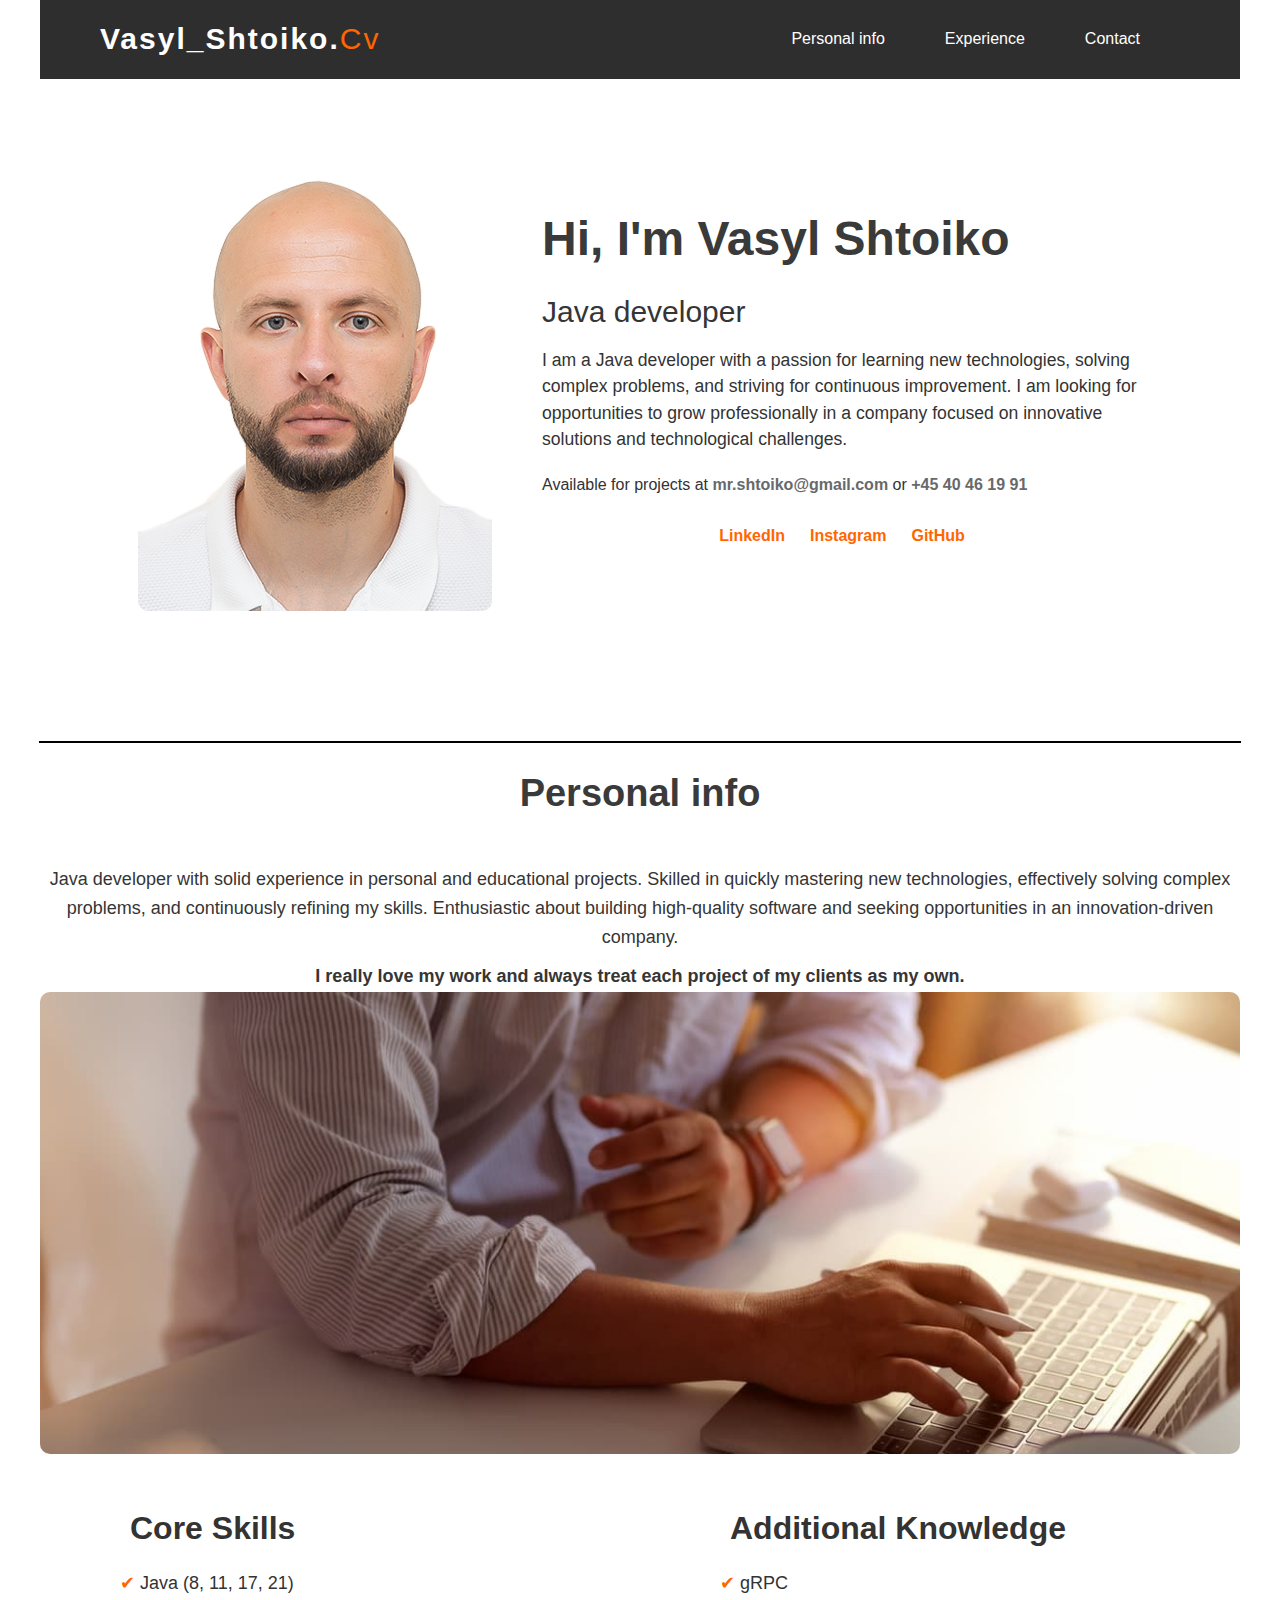
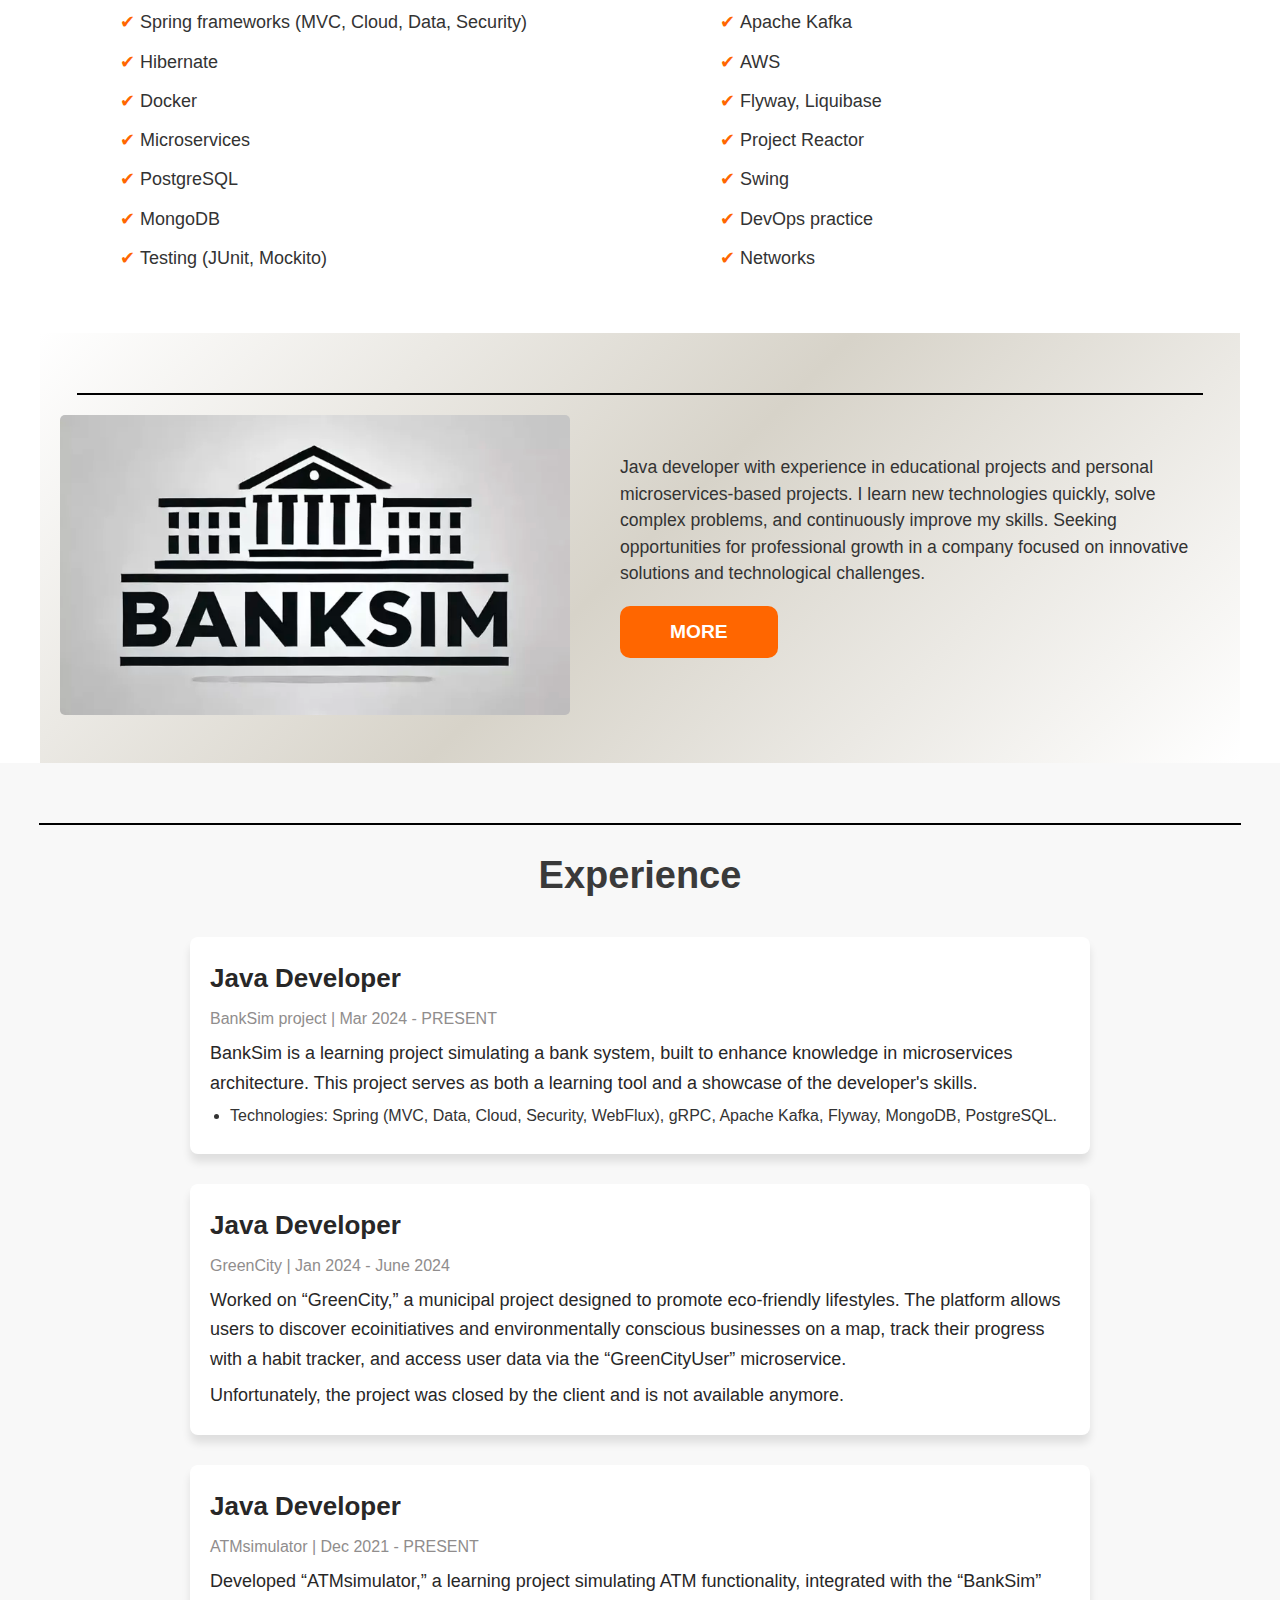
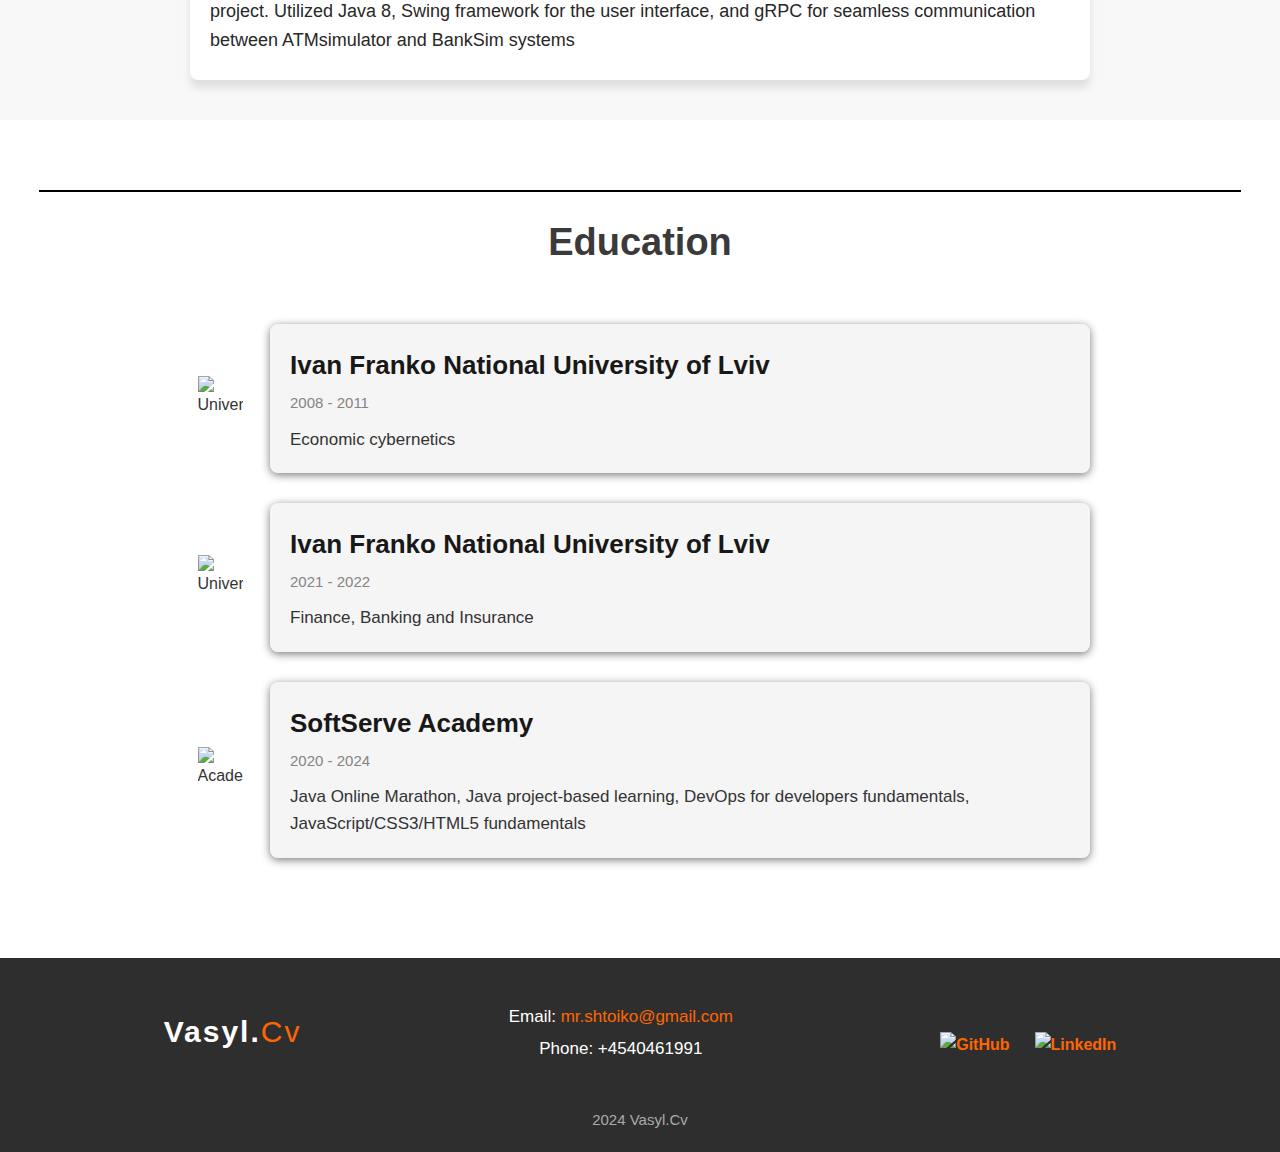
==== index.html @ ed732b1d "Init commit" ====
<!DOCTYPE html>
<html lang="uk">

<head>
  <meta charset="UTF-8">
  <meta name="viewport" content="width=device-width, initial-scale=1.0">
  <title>CV/Resume</title>
  <link rel="stylesheet" href="css/styles.css">
  <link rel="stylesheet" href="css/responsive.css">
  <link rel="icon" type="image/png" href="./img/icons.png">
</head>

<body>
  <header>
    <div class="container">
      <div class="footer-logo">
        <div class="logo">
          <a href="index.html" class="logo-link">
            <h1 class="logo-vc">Vasyl_Shtoiko.<span class="logo-span">Cv</span></h1>
          </a>
        </div>
      </div>

      <nav>
        <ul class="nav-logo" id="nav-menu">
          <li><a href="#about">Personal info</a></li>
          <li><a href="#experience">Experience</a></li>
          <li><a href="#contact">Contact</a></li>
        </ul>
      </nav>
    </div>
  </header>

  <section id="hero" class="hero-section">
    <div class="container-hero-content">
      <img src="./img/photo.jpg" alt="Kate's Photo" class="profile-photo">
      <div class="hero-text">
        <h1>Hi, I'm Vasyl Shtoiko</h1>
        <p class="job-title">Java developer</p>
        <p class="intro">I am a Java developer with a passion for learning new technologies, solving complex problems, 
          and striving for continuous improvement. I am looking for opportunities to grow professionally in a company focused on 
          innovative solutions and technological challenges.
        </p>
        <p class="contact">Available for projects at <a href="mailto:mr.shtoiko@gmail.com">mr.shtoiko@gmail.com</a> or
          <a href="tel:+4540461991">+45 40 46 19 91</a>
        </p>
        <div class="social-links">
          <a href="https://www.linkedin.com/in/your-profile" class="social-link">LinkedIn</a>
          <a href="https://www.instagram.com/your-profile" class="social-link">Instagram</a>
          <a href="https://github.com/ShtoikoVasyl" class="social-link">GitHub</a>
        </div>
      </div>

    </div>
  </section>

  <!-- Skills Section -->
  <section id="about" class="gray-section">
    <div class="noti"></div>
    <div class="container-gray">
      <h2 class="text-gray">Personal info</h2>
      <div class="info-grid">
        <div class="info-text">
          <p class="text-java">Java developer with solid experience in personal and educational projects.
             Skilled in quickly mastering new technologies, effectively solving complex problems, and continuously
              refining my skills. Enthusiastic about building high-quality software and seeking opportunities in an
               innovation-driven company.</p>
          <p class="text-java"><strong>I really love my work and always treat each project of my clients as my
              own.</strong></p>
          <div class="info-image">
            <img src="./img/foto1.jpg" alt="Working at desk">
          </div>
        </div>

      </div>

      <div class="skills-grid">
        <div class="skills-column">
          <h3>Core Skills</h3>
          <ul>
            <li>Java (8, 11, 17, 21)</li>
            <li>Spring frameworks (MVC, Cloud, Data, Security)</li>
            <li>Hibernate</li>
            <li>Docker</li>
            <li>Microservices</li>
            <li>PostgreSQL</li>
            <li>MongoDB</li>
            <li>Testing (JUnit, Mockito)</li>
          </ul>
        </div>

        <div class="skills-column">
          <h3>Additional Knowledge</h3>
          <ul>
            <li>gRPC</li>
            <li>Apache Kafka</li>
            <li>AWS</li>
            <li>Flyway, Liquibase</li>
            <li>Project Reactor</li>
            <li>Swing</li>
            <li>DevOps practice</li>
            <li>Networks</li>
          </ul>
        </div>
      </div>
    </div>
  </section>

  <section class="prifile-section">
    <div class="noti"></div>
    <div class="container-hero-content">
      <div class="profile-foto">
        <img style="width: 100%;  border-radius: 5px;" src="./img/block1.webp" alt=" Photo" >
      </div>
      <div class="hero-text">
        <p style="margin-top: -26px;" class="intro">Java developer with experience in educational projects and
          personal microservices-based projects. I learn new technologies
          quickly, solve complex problems, and continuously improve my
          skills. Seeking opportunities for professional growth in a
          company focused on innovative solutions and technological
          challenges.
        </p>
        <a href="post.html">
          <button class="btn-prfil">MORE</button>
        </a>
      </div>

    </div>
  </section>


  <!-- Experience Section -->
  <section id="experience" class="experience-section">
    <div class="noti"></div>
    <div class="container">
      <h2 class="text-gray">Experience</h2>
      <div class="experience-grid">
        <div class="experience-item">
          <h3>Java Developer</h3>
          <span class="company">BankSim project | Mar 2024 - PRESENT</span>
          <p class="text-grid">BankSim is a learning project simulating a bank system, built to
            enhance knowledge in microservices architecture. This project
            serves as both a learning tool and a showcase of the developer's
            skills.</p>
          <ul>
            <li>Technologies: Spring (MVC, Data, Cloud, Security, WebFlux), gRPC, Apache Kafka, Flyway, MongoDB,
              PostgreSQL.</li>
          </ul>
        </div>

        <div class="experience-item">
          <h3>Java Developer</h3>
          <span class="company">GreenCity | Jan 2024 - June 2024</span>
          <p class="text-grid">Worked on “GreenCity,” a municipal project designed to promote
            eco-friendly lifestyles. The platform allows users to discover ecoinitiatives and environmentally conscious
            businesses
            on a map,
            track their progress with a habit tracker, and access user data via
            the “GreenCityUser” microservice.</p>
            <p class="text-grid">Unfortunately, the project was closed by the client and is not available anymore.</p>
        </div>

        <div class="experience-item">
          <h3>Java Developer</h3>
          <span class="company">ATMsimulator | Dec 2021 - PRESENT</span>
          <p class="text-grid">Developed “ATMsimulator,” a learning project simulating ATM
            functionality, integrated with the “BankSim” project. Utilized Java
            8, Swing framework for the user interface, and gRPC for seamless
            communication between ATMsimulator and BankSim systems</p>
        </div>
      </div>
    </div>
  </section>


  <!-- Education Section -->
  <section id="education" class="gray-section">
    <div class="noti"></div>
    <div class="container">
      <h2 class="text-gray">Education</h2>
      <div class="timeline">

        <div class="timeline-item">
          <div class="timeline-icon">
            <img src="https://img.icons8.com/ios-filled/50/000000/university.png" alt="University Icon">
          </div>
          <div class="timeline-content">
            <h3 class="text-item">Ivan Franko National University of Lviv</h3>
            <span class="date">2008 - 2011</span>
            <p class="paragr">Economic cybernetics</p>
          </div>
        </div>

        <div class="timeline-item">
          <div class="timeline-icon">
            <img src="https://img.icons8.com/ios-filled/50/000000/university.png" alt="University Icon">
          </div>
          <div class="timeline-content">
            <h3 class="text-item">Ivan Franko National University of Lviv</h3>
            <span class="date">2021 - 2022</span>
            <p class="paragr">Finance, Banking and Insurance</p>
          </div>
        </div>

        <div class="timeline-item">
          <div class="timeline-icon">
            <img src="https://img.icons8.com/ios-filled/50/000000/code.png" alt="Academy Icon">
          </div>
          <div class="timeline-content">
            <h3 class="text-item">SoftServe Academy</h3>
            <span class="date">2020 - 2024</span>
            <p class="paragr">Java Online Marathon, Java project-based learning, DevOps for developers
              fundamentals,</p>
            <p class="paragr">JavaScript/CSS3/HTML5 fundamentals</p>
          </div>
        </div>

      </div>
    </div>
  </section>

  <footer class="footer">
    <div id="contact" class="container-footer">
      <div class="container-foot">
        <div class="footer-logo">
          <div class="logo">
            <h1 class="logo-vc">Vasyl.<span class="logo-span">Cv</span></h1>
          </div>
        </div>

        <div class="footer-contact">
          <p>Email: <a href="mailto:mr.shtoiko@gmail.com">mr.shtoiko@gmail.com</a></p>
          <p>Phone: +4540461991</p>
        </div>

        <div class="social-links">
          <a href="https://github.com/ShtoikoVasyl" class="social-link" target="_blank">
            <img src="https://img.icons8.com/ios-glyphs/30/ffffff/github.png" alt="GitHub">
          </a>
          <a href="https://linkedin.com/in/vasyl-shtoiko" class="social-link" target="_blank">
            <img src="https://img.icons8.com/ios-glyphs/30/ffffff/linkedin.png" alt="LinkedIn">
          </a>
        </div>
      </div>
      <p class="footer-rights">2024 Vasyl.Cv</p>
    </div>
  </footer>

</body>

</html>
---- css/styles.css ----
* {
  margin: 0;
  padding: 0;
  box-sizing: border-box;
}

html {
  scroll-behavior: smooth;
}

html,
body {
  height: 100%;
}

body {
  color: #333;
  font-family: 'Helvetica Neue', Helvetica, Arial, sans-serif;
  font-size: 16px;
  font-weight: 400;
  line-height: 1.625;
  background-color: #fff;
}

/* header */

header {
  background-color: #2f2e2e;
  color: #fff;
  padding: 15px 60px;

  max-width: 1200px;
  margin: 0 auto;
}

header .container {
  display: flex;
  justify-content: space-between;
  align-items: center;
  max-width: 1200px;
  margin: 0 auto;
}

.logo-vc {
  font-size: 34px;
  font-weight: 600;
  color: #fff;
  letter-spacing: 1px;
}

.logo-span {
  font-weight: 400;
  color: #ddd;
}

.logo-vc:hover {
  color: #f5f5f5;
  transition: color 0.3s ease;
}

.logo-span:hover {
  color: #ccc;
}

nav .nav-logo {
  list-style: none;
  display: flex;
  gap: 60px;
  margin-right: 40px;
}

nav ul li a {
  text-decoration: none;
  color: #fff;
  transition: color 0.3s;
}

nav ul li a:hover {
  color: #ff6600;
}

.hero-section {
  background-color: #ffffff;
  padding: 60px 20px;
  display: flex;
  align-items: center;
  justify-content: center;
}

.social-links {
  margin-top: 25px;
  display: flex;
  justify-content: center;
  gap: 15px;
}

.social-link {
  text-decoration: none;
  color: #ff6600;
  font-weight: bold;
  transition: color 0.3s;
}

.social-link:hover {
  color: #313030;
}

.container-hero-content {
  max-width: 1200px;
  display: flex;
  flex-direction: row;
  gap: 50px;
}

.profile-photo {
  /* width: 350px; */
  min-width: 300px;
  max-width: 100%;

  height: auto;
  border-radius: 10px;
  object-fit: cover;
}

.hero-text {
  max-width: 600px;
}

h1 {
  font-size: 48px;
  color: #3a3a3a;
}

.job-title {
  font-size: 30px;
  color: #363535;
  margin: 10px 0;
}

.intro {
  font-size: 18px;
  color: #333;
  margin-bottom: 18px;
}

.contact {
  font-size: 16px;
  color: #333;
}

.contact a {
  color: #68696a;
  text-decoration: none;
  font-weight: bold;
}

.contact a:hover {
  text-decoration: underline;
}

.gray-section {
  padding: 50px 20px;

}

/* < !-- Skills Section --> */

.text-java {
  font-size: 18px;
  color: #363535;
  margin: 10px 0 auto;
  width: 100%;
  text-align: center;
}

.skills-section {
  padding: 40px 0;
  background-color: #f9f9f9;
}

.skills-grid {
  display: flex;
  justify-content: space-around;
  max-width: 1200px;
  margin: 0 auto;
}

.skills-column {
  width: 35%;
}

.skills-column h3 {
  font-size: 32px;
  margin-bottom: 15px;
  color: #333;
}

.skills-column ul {
  list-style-type: none;
  padding: 0;

}

.skills-column li {
  font-size: 18px;
  margin-bottom: 10px;
  padding-left: 10px;
  position: relative;
}

.skills-column li::before {
  content: "✔";
  position: absolute;
  left: -10px;
  color: #ff6600;
}

.noti {
  border-top: 2px solid #000000;
  width: 97%;
  margin: 20px auto;
}

.experience-section {
  padding: 40px 20px;
  background-color: #f8f8f8;
}

.experience-grid {
  max-width: 900px;
  margin: 0 auto;
  display: flex;
  flex-direction: column;
  gap: 30px;
}

.experience-item {
  background-color: white;
  padding: 20px;
  border-radius: 8px;
  box-shadow: 0 8px 8px rgba(0, 0, 0, 0.1);
  transition: box-shadow 0.3s ease;
}

.experience-item:hover {
  box-shadow: 0 4px 16px rgba(0, 0, 0, 0.2);
}

.experience-item h3 {
  font-size: 26px;
  color: #282727;
  margin-bottom: 7px;
}

.text-grid {
  font-size: 18px;
  color: #282727;
  margin-bottom: 5px;
  margin-top: 7px;
}

.experience-item .company {
  font-size: 16px;
  color: #908d8d;
  margin-bottom: 10px;
}

.experience-item ul {
  list-style-type: disc;
  padding-left: 20px;
}

.experience-item ul li {
  font-size: 16px;
  margin-bottom: 5px;
}

.container-gray {
  max-width: 1200px;
  margin: 0 auto;
}

.text-gray {
  font-size: 38px;
  color: #3a3a3a;
  text-align: center;
  margin-bottom: 30px;
}

.info-grid {
  display: flex;
  gap: 40px;
  margin-bottom: 40px;
}

.info-image img {
  max-width: 100%;
  border-radius: 10px;
}

ul {
  list-style-type: disc;
  padding-left: 20px;
}

.stats-grid {
  display: flex;
  justify-content: space-between;
  text-align: center;
  gap: 20px;
}

.stat-item {
  background-color: #ffffff;
  padding: 20px;
  border-radius: 10px;
  flex: 1;
}


.text-gray1 {
  font-size: 38px;
  color: #3a3a3a;
  text-align: center;
  margin-bottom: 40px;
  font-weight: bold;
  text-transform: uppercase;
  letter-spacing: 1px;
}

.timeline {
  position: relative;
  max-width: 900px;
  margin: 0 auto;
  padding: 20px 0;
}

.timeline-item {
  display: flex;
  justify-content: flex-start;
  align-items: center;
  margin-bottom: 30px;
  position: relative;
}

.timeline-icon {
  width: 60px;
  height: 60px;
  border-radius: 50%;
  display: flex;
  justify-content: center;
  align-items: center;
  margin-right: 20px;
}

.timeline-icon img {
  width: 45px;
  height: 45px;
}

.timeline-content {
  background-color: #e6e6e663;
  padding: 20px;
  border-radius: 8px;
  box-shadow: 0 2px 8px rgb(26 26 26 / 58%);
  flex-grow: 1;
}

.text-item {
  font-size: 26px;
  color: #181818;
  margin: 0 0 5px;
  font-weight: 600;
}

.timeline-content .date {
  font-size: 15px;
  color: #858484;
  margin-bottom: 10px;
  display: block;
}

.paragr {
  font-size: 17px;
  margin: 0;
  line-height: 1.6;
}

@media (max-width: 768px) {
  .timeline {
    padding: 0 20px;
  }

  .timeline-icon {
    margin-bottom: 10px;
  }
}

/* footer */
.footer {
  background-color: #2f2e2e;
  color: #fff;
  padding: 20px 0;
  text-align: center;
}

.container-footer {
  display: flex;
  flex-direction: column;
  align-items: center;
}

.container-foot {
  display: flex;
  justify-content: space-around;
  align-items: center;
  max-width: 1200px;
  width: 100%;
  padding: 20px;
  flex-wrap: wrap;
}

/* Лого */
.footer-logo .logo-vc {
  font-size: 30px;
  font-weight: bold;
  color: #fff;
  margin: 0;
  letter-spacing: 2px;
}

.footer-logo .logo-span {
  color: #ff6600;
}

/* Контактна інформація */
.footer-contact p {
  margin: 5px 0;
  font-size: 17px;
}

.footer-contact a {
  color: #ff6600;
  text-decoration: none;
}

.footer-contact a:hover {
  text-decoration: underline;
}

/* Соціальні лінки */
.social-links {
  display: flex;
  gap: 25px;
}

.social-link img {
  width: 40px;
  height: 40px;
  transition: transform 0.3s ease;
}

.social-link:hover img {
  transform: scale(1.2);
}

.footer-rights {
  margin-top: 20px;
  font-size: 15px;
  color: #aaa;
}

@media (max-width: 768px) {
  .container {
    flex-direction: column;
    align-items: center;
    text-align: center;
  }

  .social-links {
    margin-top: 20px;
  }
}

/*  */

.fixed-post {
  background-color: #2f2e2e;
  padding: 20px;
  width: 100%;
  top: 0;
  left: 0;
  z-index: 10;
  overflow: hidden;
  max-height: 150px;
  transition: max-height 0.3s ease-in-out;

  display: flex;
  align-items: center;
  justify-content: space-between;
  align-content: center;
  flex-wrap: nowrap;
  flex-direction: row;
}

.social-linka {
  display: flex;
  gap: 25px;
  font-size: 16px;
  margin-top: 50px;
}


.social-linker {
  text-decoration: none;
  color: #ff6600;
  font-weight: bold;
  transition: color 0.3s;
}

.social-linker:hover {
  color: #ffffff;
}

.full-description {
  display: none;
  margin-top: 10px;
}

#postContainer {
  display: none;
  margin-top: 200px;
  padding: 20px;
}

.logo-link {
  text-decoration: none;
  color: inherit;
}

.full-text-container {
  max-height: 0;
  opacity: 0;
  overflow: hidden;
  transition: max-height 0.5s ease, opacity 0.5s ease;
}

.full-text-container.open {
  max-height: max-content;
  opacity: 1;
}

.short-text {
  display: block;
  width: 64%;
  margin: 0 auto;
  font-size: 18px;
  line-height: 1.5;
  color: #0e0d0d;
}

.full-text {
  width: 64%;
  margin: 0 auto;
  font-size: 18px;
  line-height: 1.5;
  color: #0e0d0d;
}

.read-more {
  font-size: 18px;
}

main {
  display: flex;
  flex-direction: column;
  justify-content: center;
  align-items: center;
  padding: 0 20px;
}

.post {
  background-color: white;
  padding: 20px;
  margin-bottom: 20px;
  border-radius: 10px;
  box-shadow: 0 0 30px rgb(0 0 0 / 27%);
  text-align: center;
  max-width: 900px;
}

.img-postar {
  width: 100%;
}

.liner {
  margin: 0 auto;
  width: 100%;
  height: 1px;
  background-color: #bdb7b7;
  margin-bottom: 10px;
}

.post-glav {
  background-color: white;
  padding: 20px;
  margin-bottom: 20px;
  border-radius: 10px;
  text-align: center;
  max-width: 1200px;
}


.img-postarsr {
  width: 90%;
  height: auto;
  border-radius: 5px;
  margin-top: 20px;

}

.full {
  display: flex;
  align-content: center;
  justify-content: center;
  align-items: center;
  gap: 40px;
  width: 90%;
  margin: 0 auto;
}

.img-postar {
  max-width: 100%;
  height: auto;
  border-radius: 5px;
  width: 360px;
  height: 160px;
}

#toggleButton {
  padding: 10px 20px;
  margin-top: 10px;
  background-color: #ff6600;
  color: white;
  border: none;
  border-radius: 5px;
  cursor: pointer;
}

#toggleButton:hover {
  background-color: #d55a07;
}

/* Стилі для лінії перед блоком */
.line {
  margin: 0 auto;
  width: 60%;
  height: 1px;
  background-color: #bdb7b7;
  margin-bottom: 10px;
}

.text-block {
  font-size: 31px;
  line-height: 1.5;
  color: #333;
}

.text-block1 {
  font-size: 38px;
  line-height: 1.5;
  color: #393838;
}

.img-post {
  width: 70%;
  border-radius: 10px;
  height: auto;
}

.shortes-text {
  display: block;
  width: 90%;
  margin: 0 auto;
  font-size: 22px;
  line-height: 1.5;
  color: #323131;
  margin-bottom: 40px;
}

.parg-block {
  font-size: 16px;
  line-height: 1.5;
  color: #8b8b8b;
  margin-bottom: 25px;
}

.parg-block1 {
  font-size: 18px;
  line-height: 1.5;
  color: #0e0d0d;
  width: 64%;
  margin: 0 auto;
}

.prifile-section {
  background: linear-gradient(135deg, #ffffff, #d7d3c9, #ffffff);
  max-width: 1200px;
  padding: 40px 20px;
  margin: 0 auto;
}



.container-hero-content {
  display: flex;
  justify-content: center;
  align-items: center;
  flex-wrap: nowrap;
  /* flex-wrap: wrap; дозволить елементам переноситися */

  flex-direction: row;
}

.profile-foto {
  min-width: 360px;
}

.profile-foto-square {
  /* max-width: 100%; */
  /* width: 200px; */
  min-width: 300px;

  height: 200px;
  object-fit: cover;
  margin-right: 30px;
  border: 5px solid #ff6600;
  /* Orange border */
  box-shadow: 0 4px 15px rgba(0, 0, 0, 0.1);
  /* Soft shadow */
}

.hero-text {
  max-width: 600px;
}

.intro {
  font-size: 1.1rem;
  line-height: 1.5;
  color: #333;
  /* Dark gray text */
  margin-bottom: 20px;
}

.btn-prfil {
  background-color: #ff6600;
  color: white;
  border: none;
  padding: 15px 50px;
  border-radius: 10px;
  cursor: pointer;
  font-size: 1.2rem;
  font-weight: bold;
  transition: background-color 0.3s ease;
}

.btn-prfil:hover {
  background-color: #e65c00;
  /* Darker orange */
}
---- css/responsive.css ----
/* Вирівнювання для маленьких екранів */
@media (max-width: 768px) {
  * {
    margin: 0;
    padding: 0;
    box-sizing: border-box;
  }

  html {
    scroll-behavior: smooth;
  }

  body {
    font-family: 'Poppins', sans-serif;
    background-color: #fff;
    color: #333;
  }

  header {
    padding: 15px 10px;
  }

  header .container {
    flex-direction: column;
    align-items: center;
    display: flex;
    gap: 10px;
  }

  .logo-vc {
    font-size: 28px;
  }

  nav .nav-logo {
    gap: 20px;
  }

  .hero-section {
    padding: 40px 20px;
  }

  .hero-text {
    max-width: 600px;
    text-align: center;
  }

  .gray-section {
    padding: 20px;
  }

  .noti {
    border-top: 2px solid #000000;
    width: 97%;
    margin: 20px auto;
    margin-top: -10px;
  }


  .text-gray {
    font-size: 38px;
    color: #3a3a3a;
    text-align: center;

  }

  .text-java {
    font-size: 18px;
    color: #363535;
    margin: 10px 0;
  }

  .info-image img {
    width: 100%;
    border-radius: 10px;
    height: 154px;

  }

  .skills-column h3 {
    font-size: 30px;
    margin-bottom: 15px;
    color: #333;
  }


  .skills-column li {
    font-size: 17px;
    margin-bottom: 7px;
    padding-left: 10px;
    position: relative;
  }

  .container-hero-content {
    flex-direction: column;
    align-items: center;
  }

  .profile-photo {
    width: 85%;
  }

  h1 {
    font-size: 38px;
  }

  .job-title {
    font-size: 24px;
  }

  .intro {
    font-size: 18px;
  }

  .contact {
    font-size: 16px;
  }

  .skills-grid {
    flex-direction: column;
    align-items: center;
  }

  .skills-column {
    width: 90%;
    margin-bottom: 20px;
    margin-left: 20px;
  }

  .experience-grid {
    flex-direction: column;
  }

  .experience-item {
    width: 100%;
  }

  .experience-section {
    padding: 50px 20px;
    background-color: #edecec;
  }

  .info-grid {
    flex-direction: column;
    align-items: center;
  }

  .stats-grid {
    flex-direction: column;
    gap: 20px;
  }

  .timeline {
    padding: 0 10px;
  }

  .timeline-content {
    background-color: #e6e6e663;
    padding: 20px;
    border-radius: 8px;
    box-shadow: 0 2px 8px rgb(26 26 26 / 58%);
    flex-grow: 1;
  }

  .container-foot {
    justify-content: space-between;
    align-items: center;
    max-width: 1200px;
    width: 100%;
    flex-wrap: wrap;
    display: flex;
    flex-direction: column;
    padding: 0;
  }

  .timeline-icon {
    margin-bottom: 10px;
  }

  .footer-contact p {
    font-size: 15px;
  }

  .footer-contact a {
    font-size: 15px;
  }

  .footer-rights {
    font-size: 14px;
  }

  /*  */

  .fixed-post {
    background-color: #2f2e2e;
    padding: 20px;
    position: fixed;
    width: 100%;
    top: 0;
    left: 0;
    z-index: 10;
    overflow: hidden;
    max-height: 180px;
    transition: max-height 0.3s ease-in-out;
    text-align: center;

    display: flex;
    flex-direction: column;
    align-items: center;
    justify-content: center;
  }


  .social-linka {
    display: flex;
    gap: 25px;
    font-size: 16px;
    margin-top: 5px;
  }

  #postContainer {
    display: none;
    margin-top: 165px;
    padding: 10px;
  }

  .line {
    margin: 0 auto;
    width: 100%;
    height: 1px;
    background-color: #bdb7b7;
    margin-bottom: 10px;
  }


  .text-block {
    font-size: 22px;
    line-height: 1.2;
    color: #333;
    text-align: left;
  }

  .parg-block {
    font-size: 14px;
    color: #8b8b8b;
    margin-top: 5px;
    margin-bottom: 25px;
    text-align: left;
  }

  .img-postarsr {
    width: 100%;
    height: auto;
    border-radius: 5px;

  }

  .img-post {
    width: 90%;
    border-radius: 10px;
    height: auto;
  }

  .img-postar {
    max-width: 70%;
    height: auto;
    border-radius: 5px;
    width: 360px;
    height: 160px;
  }

  .parg-block1 {
    font-size: 16px;
    color: #636161;
    width: 100%;
    margin: 0 auto;
    text-align: left;
    margin-top: 20px;
  }

  .logo-link {
    text-decoration: none;
    color: inherit;
  }

  .full-text-container {
    max-height: 0;
    opacity: 0;
    overflow: hidden;
    transition: max-height 0.5s ease, opacity 0.5s ease;
  }

  .full-text-container.open {
    opacity: 1;
  }

  .short-text {
    width: 100%;
    margin: 0 auto;
    font-size: 16px;
    font-weight: 400;
    line-height: 1.625;
    color: #333;
  }

  .full-text {
    width: 100%;
    margin: 0 auto;
    font-size: 16px;
    font-weight: 400;
    line-height: 1.625;
    color: #333;
  }

  .read-more {
    font-size: 16px;
  }

  .text-block1 {
    font-size: 30px;
    line-height: 1.3;
    color: #393838;
    margin-bottom: 20px;
    margin-top: 20px;
  }

  .post {
    background-color: white;
    padding: 20px;
    margin-bottom: 16px;
    border-radius: 10px;
    box-shadow: 0 0 30px rgb(0 0 0 / 27%);
    text-align: center;
    max-width: 1200px;
  }


  .liner {
    margin: 0 auto;
    width: 100%;
    height: 1px;
    background-color: #bdb7b7;
    margin-bottom: 10px;
    margin-top: 145px;
  }


  .shortes-text {
    display: block;
    width: auto;
    margin: 0 auto;
    font-size: 16px;
    line-height: 1.3;
    color: #323131;
    margin-bottom: 30px;
  }


  .full {
    display: flex;
    align-content: center;
    justify-content: center;
    align-items: center;
    gap: 17px;
    width: 100%;
    margin: 0 auto;
    flex-direction: column;
  }
}
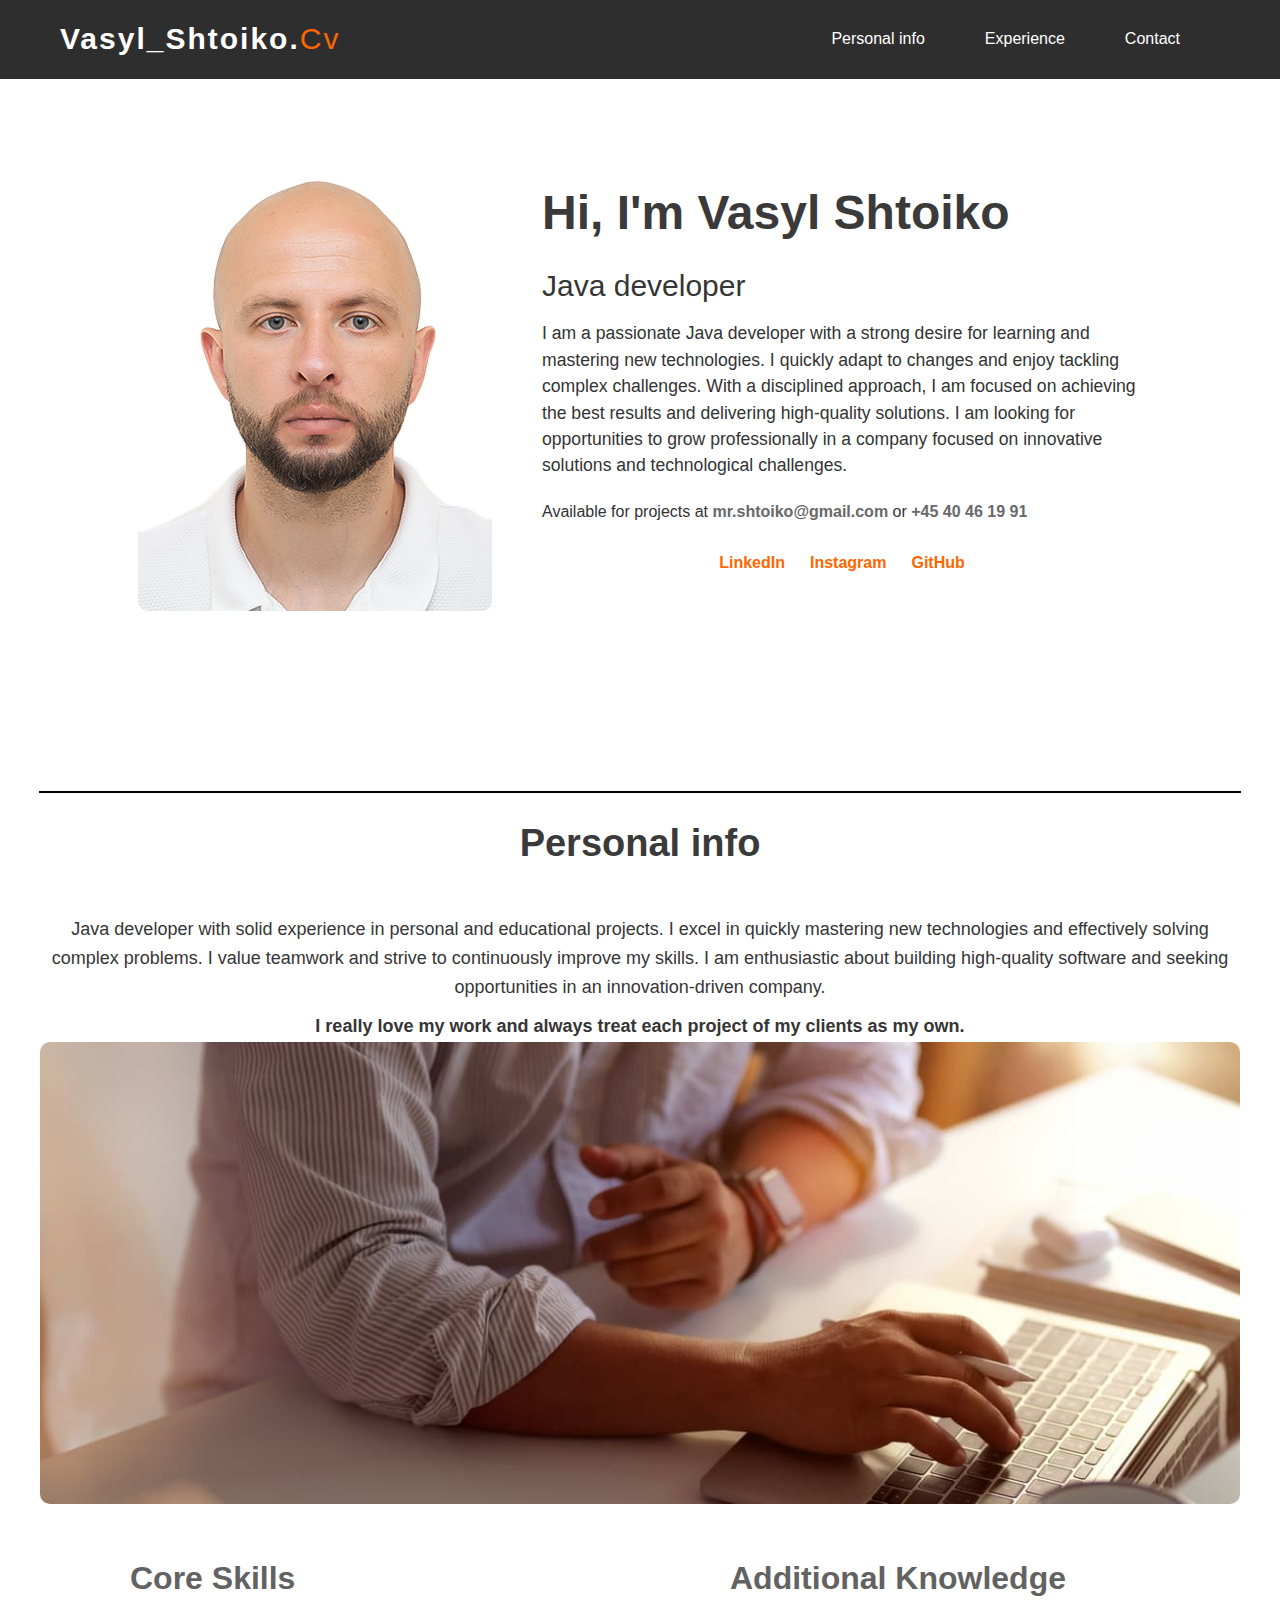
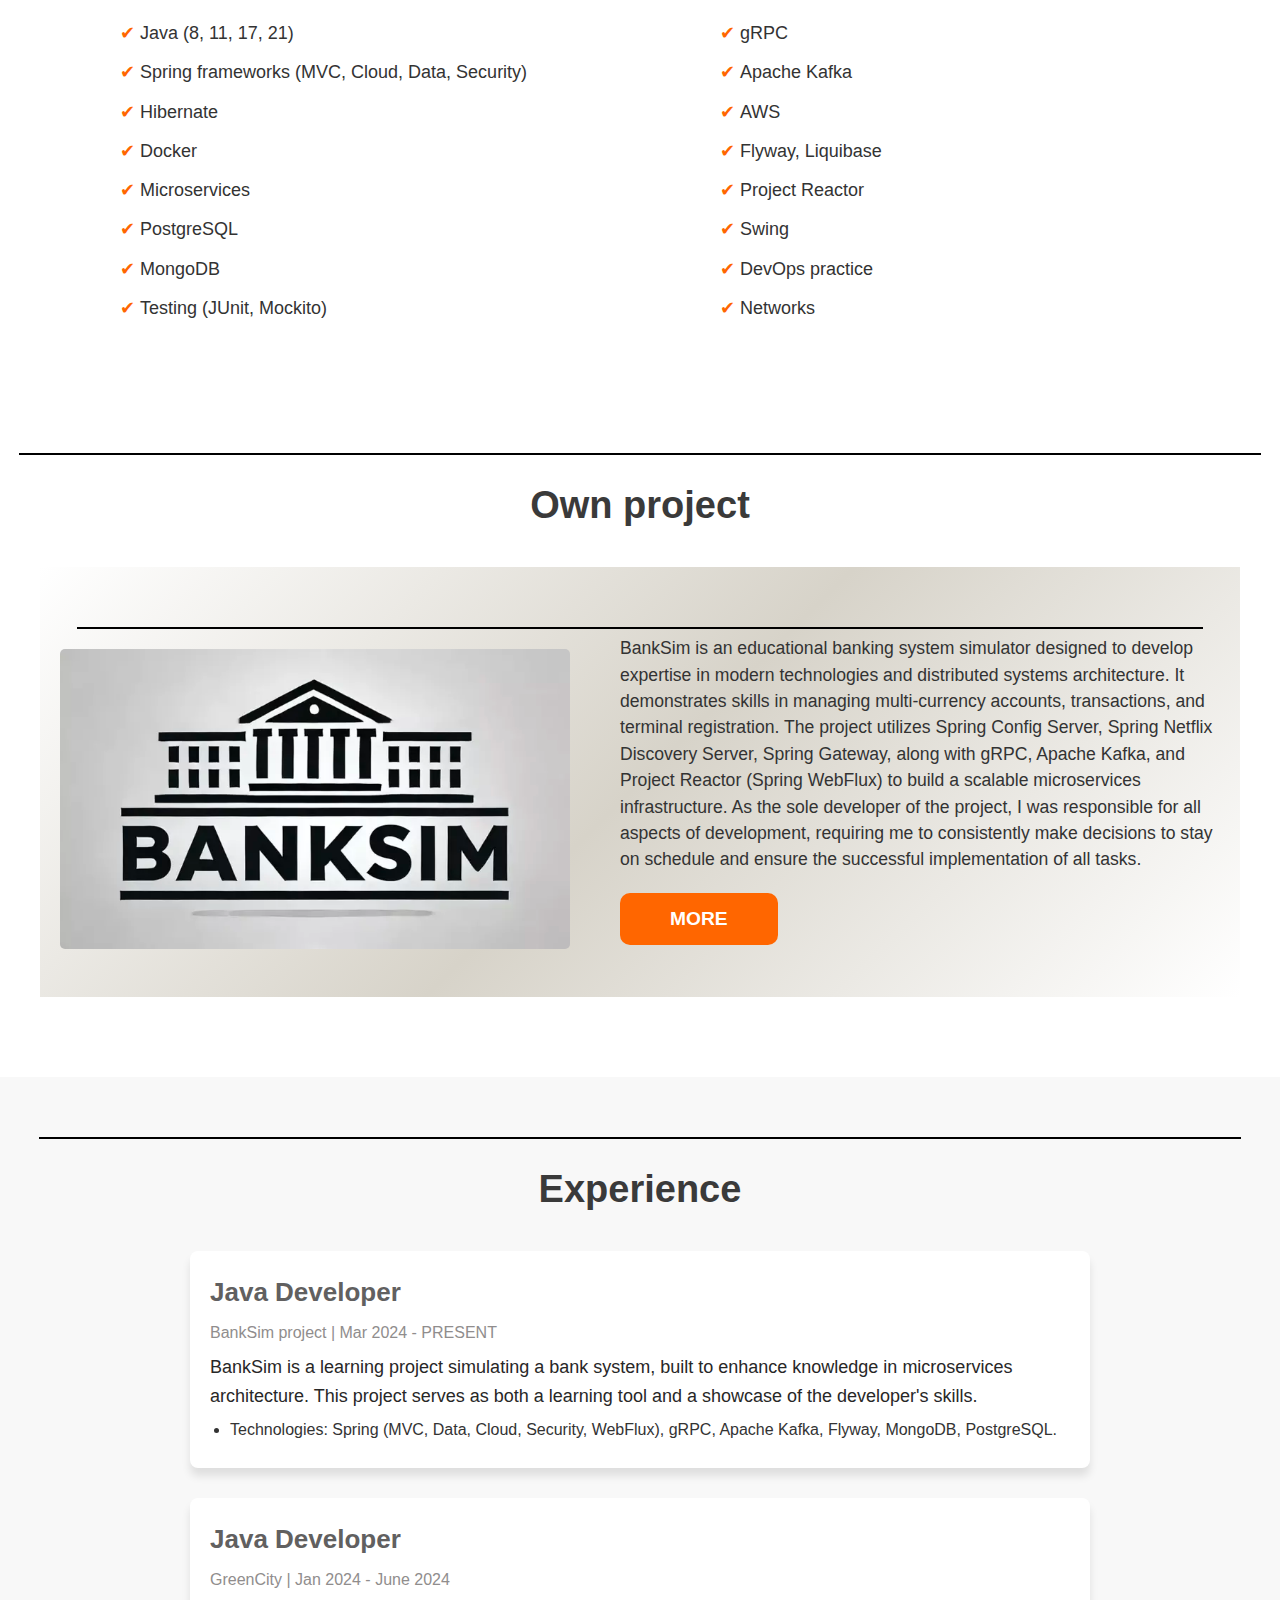
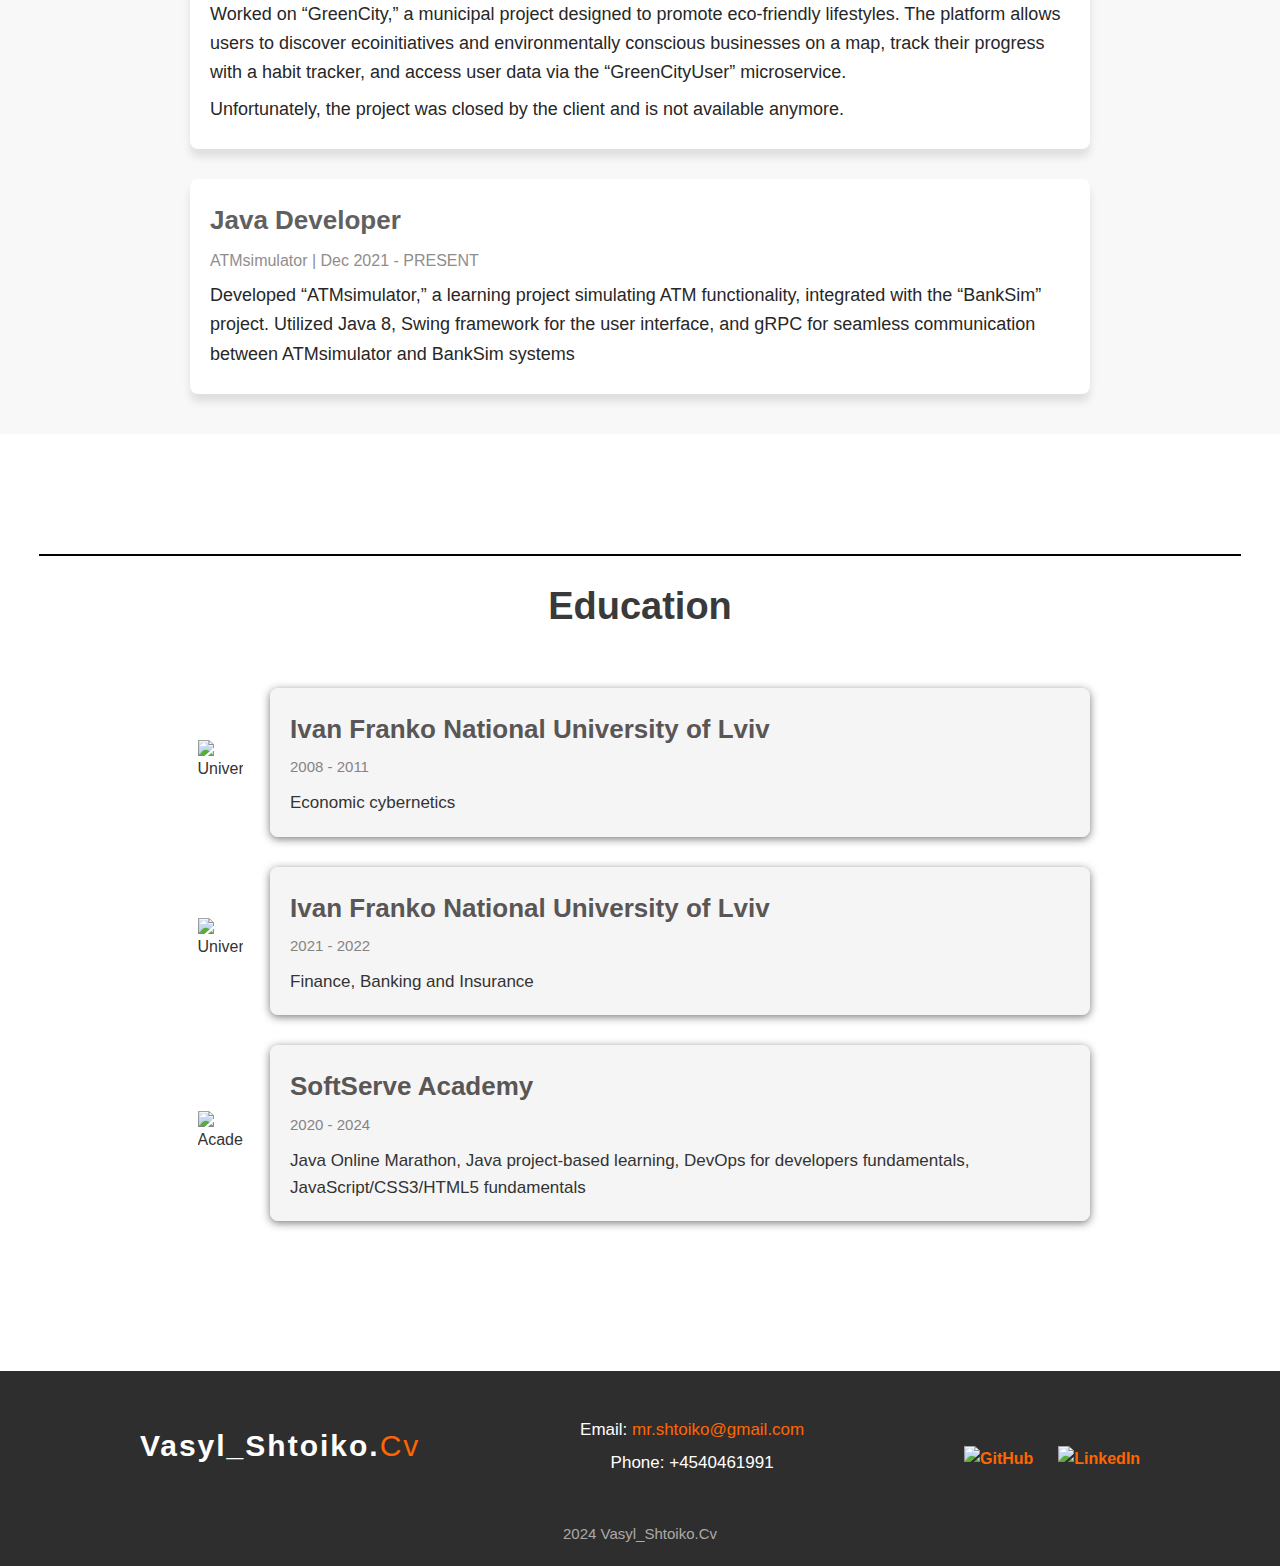
==== commit 1eb5eaff: "Edited text in page" ====
--- a/index.html
+++ b/index.html
@@ -37,9 +37,10 @@
       <div class="hero-text">
         <h1>Hi, I'm Vasyl Shtoiko</h1>
         <p class="job-title">Java developer</p>
-        <p class="intro">I am a Java developer with a passion for learning new technologies, solving complex problems, 
-          and striving for continuous improvement. I am looking for opportunities to grow professionally in a company focused on 
-          innovative solutions and technological challenges.
+        <p class="intro">I am a passionate Java developer with a strong desire for learning and mastering new technologies. 
+          I quickly adapt to changes and enjoy tackling complex challenges. With a disciplined approach, I am focused on achieving 
+          the best results and delivering high-quality solutions. I am looking for opportunities to grow professionally in a company focused on innovative 
+          solutions and technological challenges.
         </p>
         <p class="contact">Available for projects at <a href="mailto:mr.shtoiko@gmail.com">mr.shtoiko@gmail.com</a> or
           <a href="tel:+4540461991">+45 40 46 19 91</a>
@@ -61,12 +62,12 @@
       <h2 class="text-gray">Personal info</h2>
       <div class="info-grid">
         <div class="info-text">
-          <p class="text-java">Java developer with solid experience in personal and educational projects.
-             Skilled in quickly mastering new technologies, effectively solving complex problems, and continuously
-              refining my skills. Enthusiastic about building high-quality software and seeking opportunities in an
-               innovation-driven company.</p>
-          <p class="text-java"><strong>I really love my work and always treat each project of my clients as my
-              own.</strong></p>
+          <p class="text-java">Java developer with solid experience in personal and educational projects. 
+            I excel in quickly mastering new technologies and effectively solving complex problems. I value 
+            teamwork and strive to continuously improve my skills. I am enthusiastic about building high-quality 
+            software and seeking opportunities in an innovation-driven company.</p>
+          <p class="text-java"><strong>I really love my work and always treat each project 
+            of my clients as my own.</strong></p>
           <div class="info-image">
             <img src="./img/foto1.jpg" alt="Working at desk">
           </div>
@@ -76,7 +77,7 @@
 
       <div class="skills-grid">
         <div class="skills-column">
-          <h3>Core Skills</h3>
+          <h3 class="skills-title">Core Skills</h3>
           <ul>
             <li>Java (8, 11, 17, 21)</li>
             <li>Spring frameworks (MVC, Cloud, Data, Security)</li>
@@ -90,7 +91,7 @@
         </div>
 
         <div class="skills-column">
-          <h3>Additional Knowledge</h3>
+          <h3 class="skills-title">Additional Knowledge</h3>
           <ul>
             <li>gRPC</li>
             <li>Apache Kafka</li>
@@ -106,19 +107,23 @@
     </div>
   </section>
 
-  <section class="prifile-section">
+  <!-- Project Section -->
+  <section class="project-section">
+    <div class="noti"></div>
+    <h2 class="text-gray">Own project</h2>
+    <div class="project-container">
     <div class="noti"></div>
     <div class="container-hero-content">
       <div class="profile-foto">
         <img style="width: 100%;  border-radius: 5px;" src="./img/block1.webp" alt=" Photo" >
       </div>
       <div class="hero-text">
-        <p style="margin-top: -26px;" class="intro">Java developer with experience in educational projects and
-          personal microservices-based projects. I learn new technologies
-          quickly, solve complex problems, and continuously improve my
-          skills. Seeking opportunities for professional growth in a
-          company focused on innovative solutions and technological
-          challenges.
+        <p style="margin-top: -26px;" class="intro">BankSim is an educational banking system simulator designed to 
+          develop expertise in modern technologies and distributed systems architecture. It demonstrates skills in managing multi-currency 
+          accounts, transactions, and terminal registration. The project utilizes Spring Config Server, Spring Netflix Discovery Server, 
+          Spring Gateway, along with gRPC, Apache Kafka, and Project Reactor (Spring WebFlux) to build a scalable microservices infrastructure. 
+          As the sole developer of the project, I was responsible for all aspects of development, requiring me to consistently make decisions to stay on 
+          schedule and ensure the successful implementation of all tasks.
         </p>
         <a href="post.html">
           <button class="btn-prfil">MORE</button>
@@ -126,6 +131,7 @@
       </div>
 
     </div>
+  </div>
   </section>
 
 
@@ -224,7 +230,7 @@
       <div class="container-foot">
         <div class="footer-logo">
           <div class="logo">
-            <h1 class="logo-vc">Vasyl.<span class="logo-span">Cv</span></h1>
+            <h1 class="logo-vc">Vasyl_Shtoiko.<span class="logo-span">Cv</span></h1>
           </div>
         </div>
 
@@ -242,7 +248,7 @@
           </a>
         </div>
       </div>
-      <p class="footer-rights">2024 Vasyl.Cv</p>
+      <p class="footer-rights">2024 Vasyl_Shtoiko.Cv</p>
     </div>
   </footer>
 
--- a/css/styles.css
+++ b/css/styles.css
@@ -28,12 +28,13 @@
   background-color: #2f2e2e;
   color: #fff;
   padding: 15px 60px;
-
-  max-width: 1200px;
+  /* align-items: center; */
   margin: 0 auto;
 }
 
 header .container {
+  max-width: 1200px;
+
   display: flex;
   justify-content: space-between;
   align-items: center;
@@ -159,7 +160,7 @@
 }
 
 .gray-section {
-  padding: 50px 20px;
+  padding: 100px 20px;
 
 }
 
@@ -192,7 +193,7 @@
 .skills-column h3 {
   font-size: 32px;
   margin-bottom: 15px;
-  color: #333;
+  color: #636262;
 }
 
 .skills-column ul {
@@ -214,6 +215,10 @@
   left: -10px;
   color: #ff6600;
 }
+
+/* .skills-title {
+  color: #b51d1d;
+} */
 
 .noti {
   border-top: 2px solid #000000;
@@ -248,7 +253,7 @@
 
 .experience-item h3 {
   font-size: 26px;
-  color: #282727;
+  color: #616060;
   margin-bottom: 7px;
 }
 
@@ -368,7 +373,7 @@
 
 .text-item {
   font-size: 26px;
-  color: #181818;
+  color: #5b5656;
   margin: 0 0 5px;
   font-weight: 600;
 }
@@ -493,6 +498,7 @@
   z-index: 10;
   overflow: hidden;
   max-height: 150px;
+  max-width: 1200px;
   transition: max-height 0.3s ease-in-out;
 
   display: flex;
@@ -703,7 +709,11 @@
   margin: 0 auto;
 }
 
-.prifile-section {
+.project-section {
+  padding-bottom: 80px;
+}
+
+.project-container {
   background: linear-gradient(135deg, #ffffff, #d7d3c9, #ffffff);
   max-width: 1200px;
   padding: 40px 20px;
--- a/css/responsive.css
+++ b/css/responsive.css
@@ -93,6 +93,10 @@
   .container-hero-content {
     flex-direction: column;
     align-items: center;
+  }
+
+  .project-section {
+    padding-bottom: 0px;
   }
 
   .profile-photo {
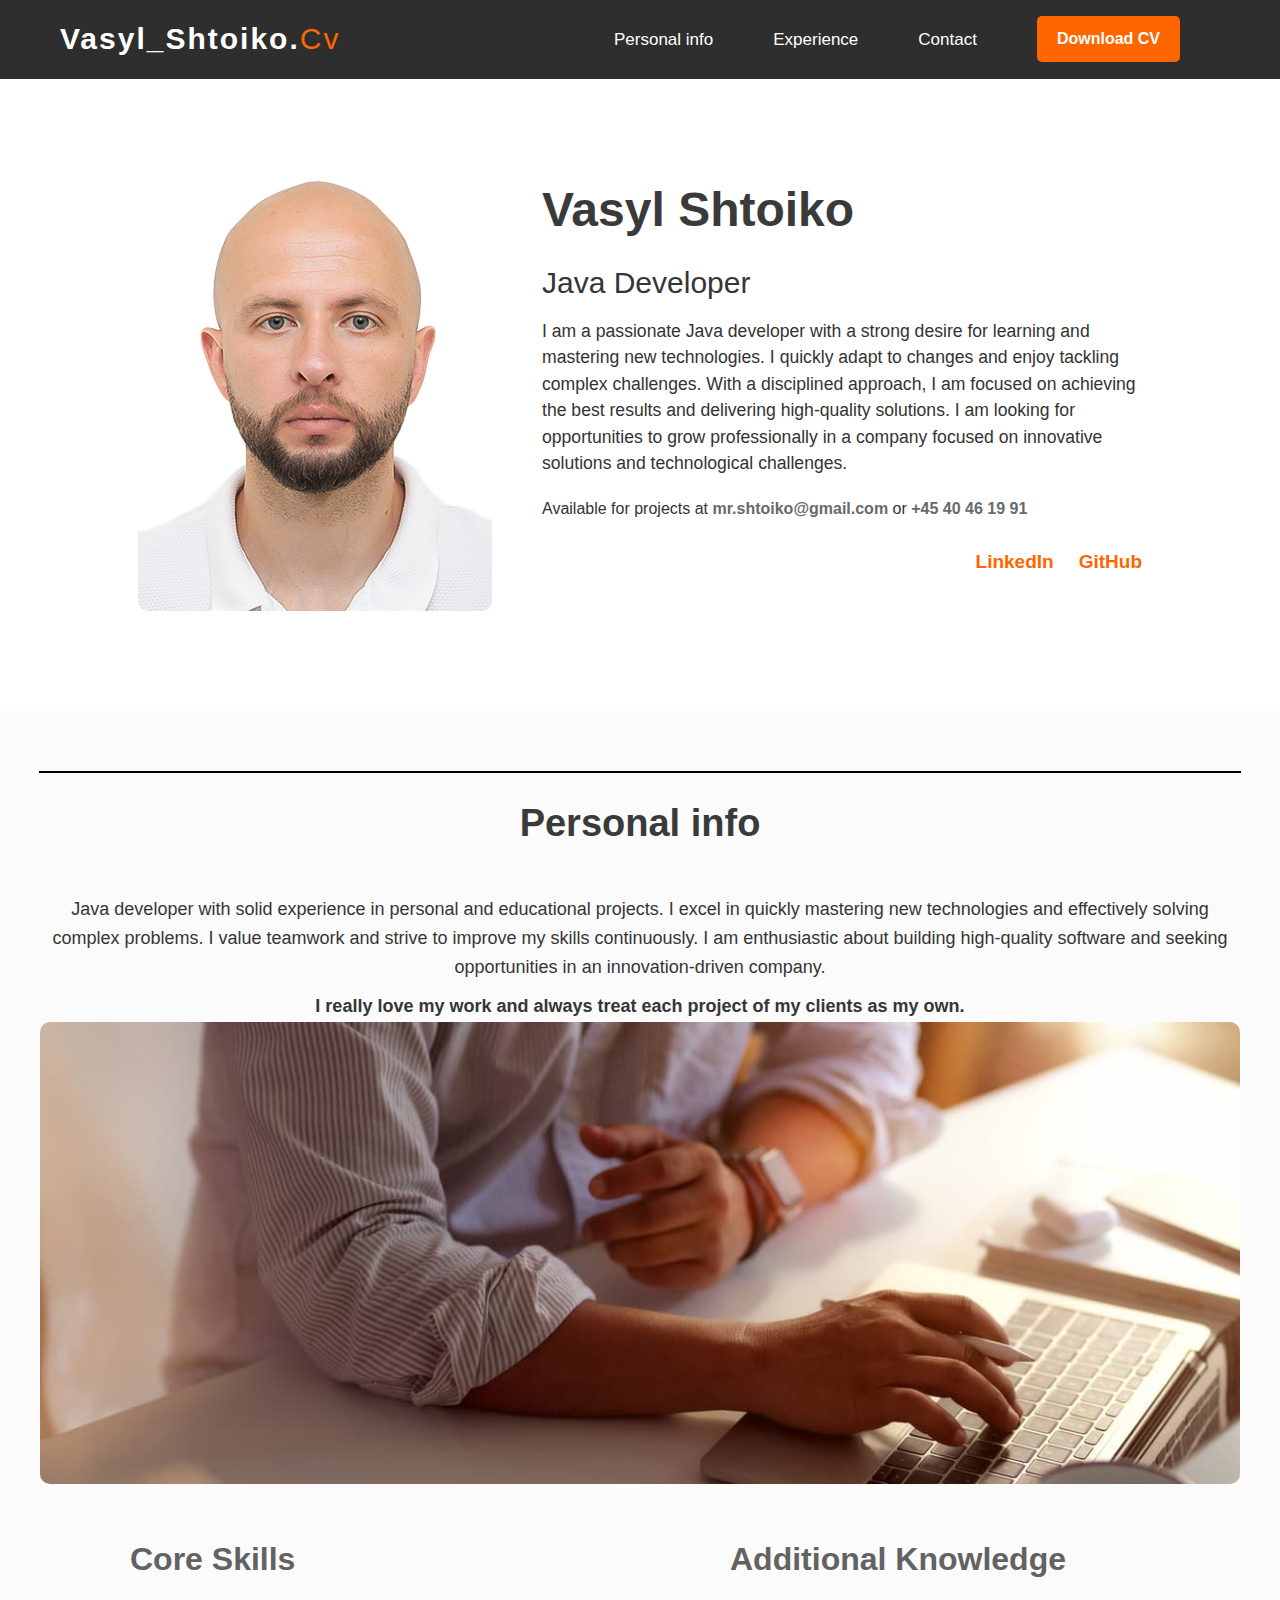
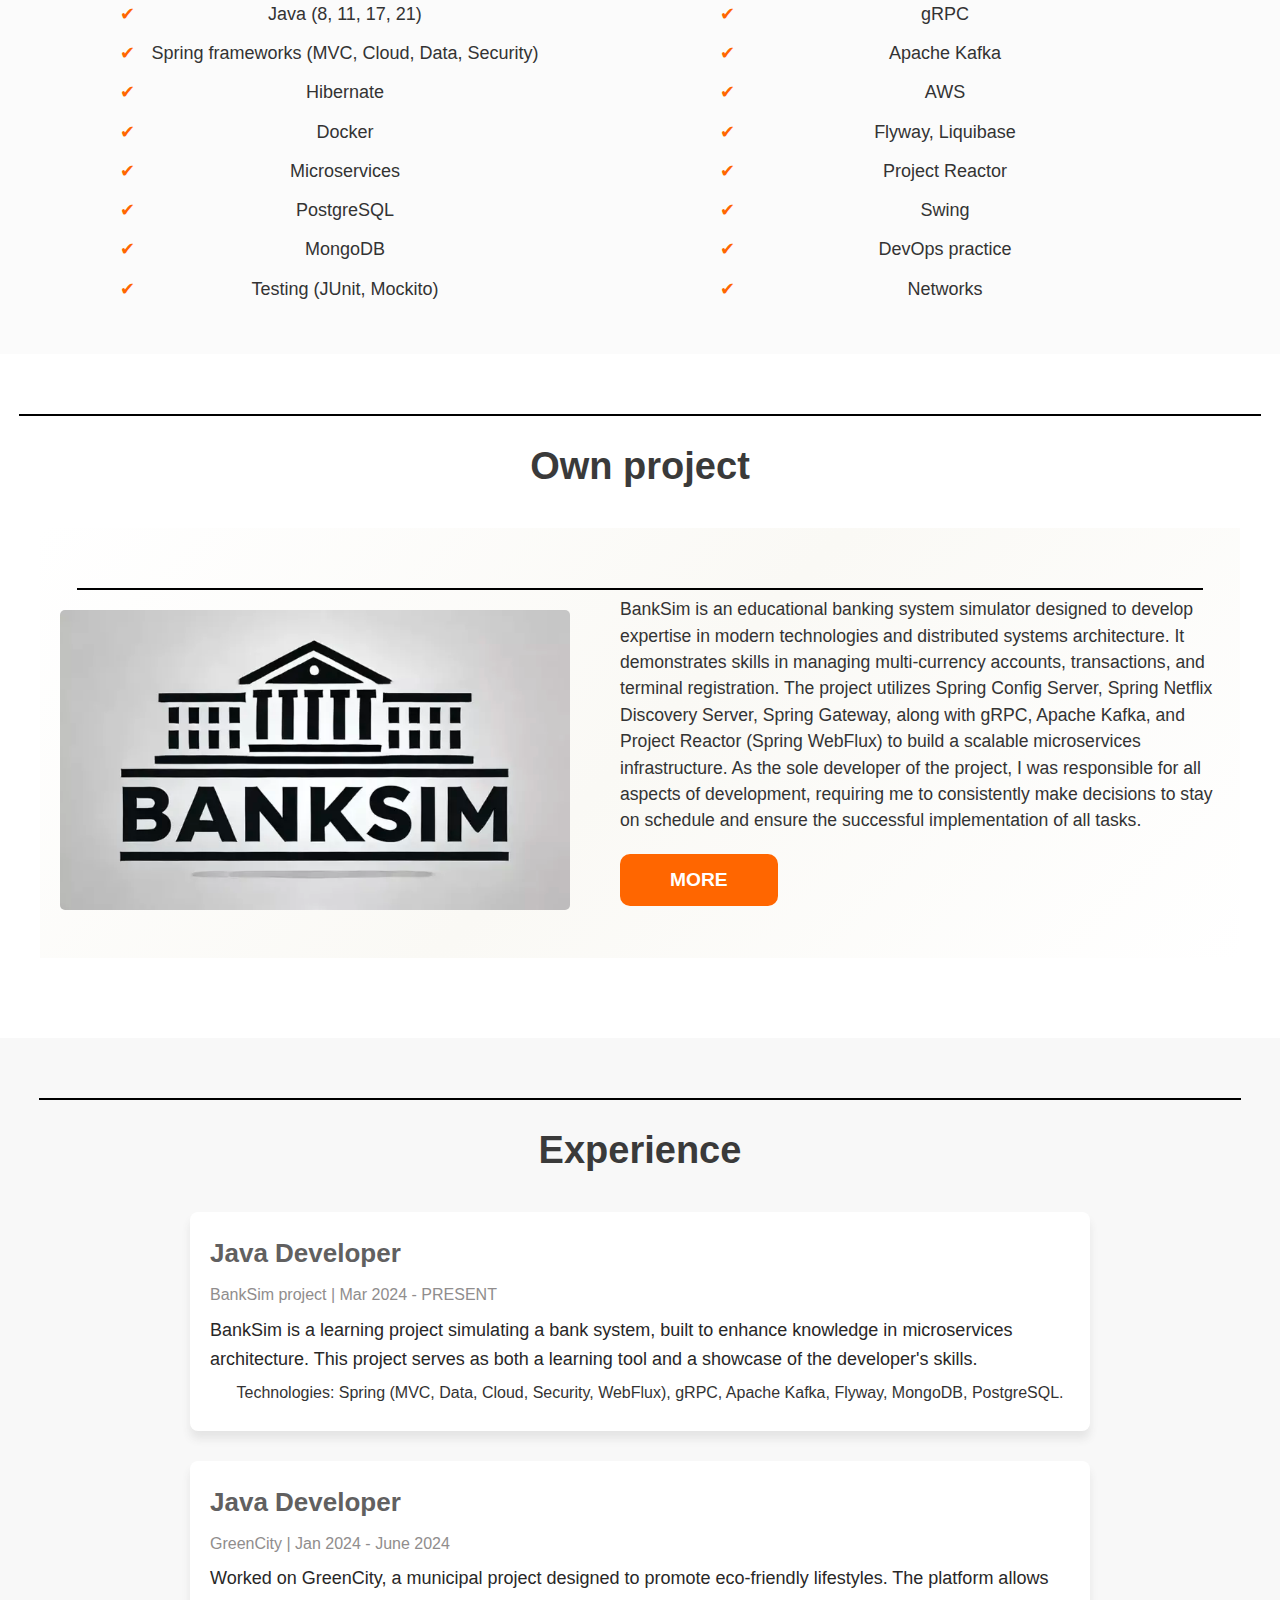
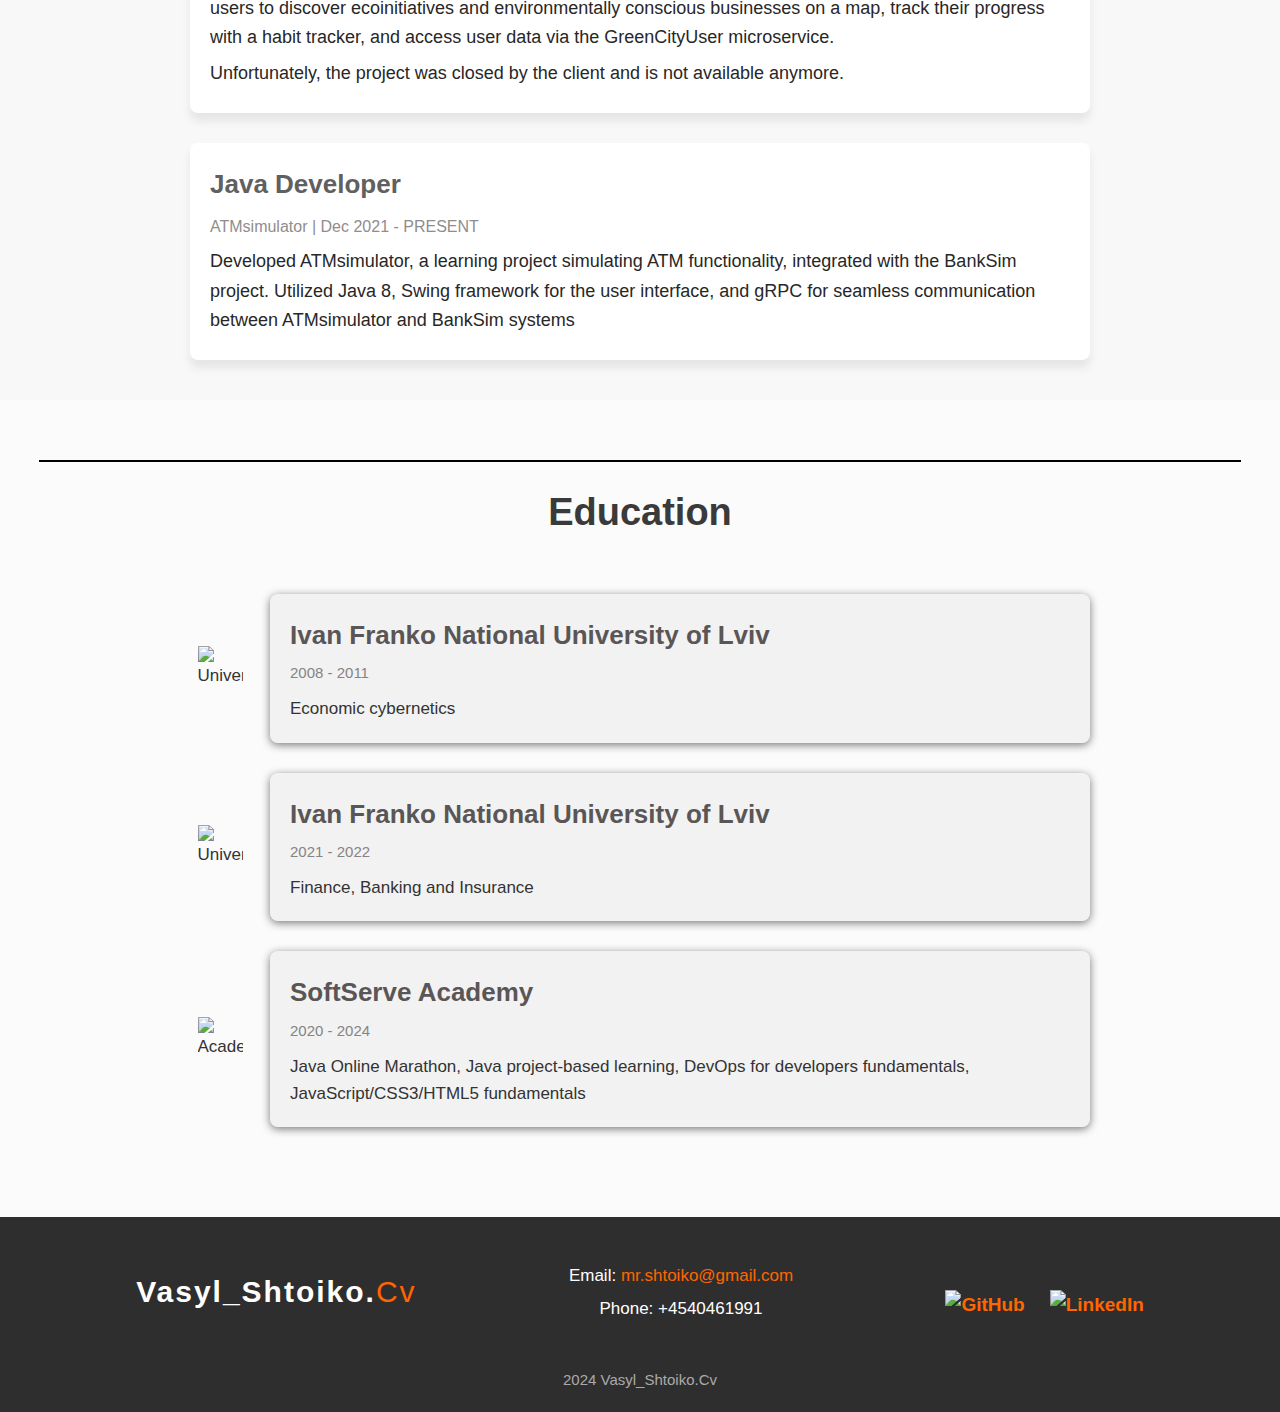
==== commit f1ae9a4a: "Add download_CV btn to header" ====
--- a/index.html
+++ b/index.html
@@ -26,6 +26,7 @@
           <li><a href="#about">Personal info</a></li>
           <li><a href="#experience">Experience</a></li>
           <li><a href="#contact">Contact</a></li>
+          <li><a href="files/Vasyl_Shtoiko_CV.pdf" download class="btn-download">Download CV</a></li>
         </ul>
       </nav>
     </div>
@@ -35,8 +36,8 @@
     <div class="container-hero-content">
       <img src="./img/photo.jpg" alt="Kate's Photo" class="profile-photo">
       <div class="hero-text">
-        <h1>Hi, I'm Vasyl Shtoiko</h1>
-        <p class="job-title">Java developer</p>
+        <h1>Vasyl Shtoiko</h1>
+        <p class="job-title">Java Developer</p>
         <p class="intro">I am a passionate Java developer with a strong desire for learning and mastering new technologies. 
           I quickly adapt to changes and enjoy tackling complex challenges. With a disciplined approach, I am focused on achieving 
           the best results and delivering high-quality solutions. I am looking for opportunities to grow professionally in a company focused on innovative 
@@ -47,7 +48,7 @@
         </p>
         <div class="social-links">
           <a href="https://www.linkedin.com/in/your-profile" class="social-link">LinkedIn</a>
-          <a href="https://www.instagram.com/your-profile" class="social-link">Instagram</a>
+          <!-- <a href="https://www.instagram.com/your-profile" class="social-link">Instagram</a> -->
           <a href="https://github.com/ShtoikoVasyl" class="social-link">GitHub</a>
         </div>
       </div>
@@ -64,7 +65,7 @@
         <div class="info-text">
           <p class="text-java">Java developer with solid experience in personal and educational projects. 
             I excel in quickly mastering new technologies and effectively solving complex problems. I value 
-            teamwork and strive to continuously improve my skills. I am enthusiastic about building high-quality 
+            teamwork and strive to improve my skills continuously. I am enthusiastic about building high-quality 
             software and seeking opportunities in an innovation-driven company.</p>
           <p class="text-java"><strong>I really love my work and always treat each project 
             of my clients as my own.</strong></p>
@@ -157,20 +158,20 @@
         <div class="experience-item">
           <h3>Java Developer</h3>
           <span class="company">GreenCity | Jan 2024 - June 2024</span>
-          <p class="text-grid">Worked on “GreenCity,” a municipal project designed to promote
+          <p class="text-grid">Worked on GreenCity, a municipal project designed to promote
             eco-friendly lifestyles. The platform allows users to discover ecoinitiatives and environmentally conscious
             businesses
             on a map,
             track their progress with a habit tracker, and access user data via
-            the “GreenCityUser” microservice.</p>
+            the GreenCityUser microservice.</p>
             <p class="text-grid">Unfortunately, the project was closed by the client and is not available anymore.</p>
         </div>
 
         <div class="experience-item">
           <h3>Java Developer</h3>
           <span class="company">ATMsimulator | Dec 2021 - PRESENT</span>
-          <p class="text-grid">Developed “ATMsimulator,” a learning project simulating ATM
-            functionality, integrated with the “BankSim” project. Utilized Java
+          <p class="text-grid">Developed ATMsimulator, a learning project simulating ATM
+            functionality, integrated with the BankSim project. Utilized Java
             8, Swing framework for the user interface, and gRPC for seamless
             communication between ATMsimulator and BankSim systems</p>
         </div>
--- a/css/styles.css
+++ b/css/styles.css
@@ -16,7 +16,7 @@
 body {
   color: #333;
   font-family: 'Helvetica Neue', Helvetica, Arial, sans-serif;
-  font-size: 16px;
+  font-size: 17px;
   font-weight: 400;
   line-height: 1.625;
   background-color: #fff;
@@ -74,6 +74,17 @@
   text-decoration: none;
   color: #fff;
   transition: color 0.3s;
+  justify-content: center;
+  align-items: center; 
+  text-align: center;
+}
+
+li {
+  display: flex;
+  justify-content: center;   /* Центрування по горизонталі */
+  align-items: center;       /* Центрування по вертикалі */
+  /* height: 100px;      */
+  text-align: center;        /* Вирівнює багаторядковий текст по центру */
 }
 
 nav ul li a:hover {
@@ -82,7 +93,7 @@
 
 .hero-section {
   background-color: #ffffff;
-  padding: 60px 20px;
+  padding: 60px 20px 100px 20px;
   display: flex;
   align-items: center;
   justify-content: center;
@@ -91,7 +102,7 @@
 .social-links {
   margin-top: 25px;
   display: flex;
-  justify-content: center;
+  justify-content: right;
   gap: 15px;
 }
 
@@ -100,10 +111,29 @@
   color: #ff6600;
   font-weight: bold;
   transition: color 0.3s;
+  font-size: 19px;
 }
 
 .social-link:hover {
   color: #313030;
+}
+
+.btn-download {
+  display: inline-block;
+  padding: 10px 20px;
+  background-color: #ff6600;
+  color: white;
+  text-decoration: none;
+  border-radius: 5px;
+  font-weight: bold;
+  font-size: 16px;
+  justify-content: center;
+  align-items: center; 
+  text-align: center;
+}
+
+.btn-download:hover {
+  background-color: #ff4500;
 }
 
 .container-hero-content {
@@ -160,8 +190,8 @@
 }
 
 .gray-section {
-  padding: 100px 20px;
-
+  padding: 40px 20px;
+  background-color: #f8f8f896;
 }
 
 /* < !-- Skills Section --> */
@@ -243,7 +273,7 @@
   background-color: white;
   padding: 20px;
   border-radius: 8px;
-  box-shadow: 0 8px 8px rgba(0, 0, 0, 0.1);
+  box-shadow: 0 8px 8px rgba(65, 65, 65, 0.1);
   transition: box-shadow 0.3s ease;
 }
 
@@ -711,10 +741,12 @@
 
 .project-section {
   padding-bottom: 80px;
+  padding-top: 40px;
 }
 
 .project-container {
-  background: linear-gradient(135deg, #ffffff, #d7d3c9, #ffffff);
+  /* background: linear-gradient(135deg, #ffffff, #d7d3c9, #ffffff); */
+  background: linear-gradient(134deg, #ffffff, #faf9f5, #ffffff);
   max-width: 1200px;
   padding: 40px 20px;
   margin: 0 auto;
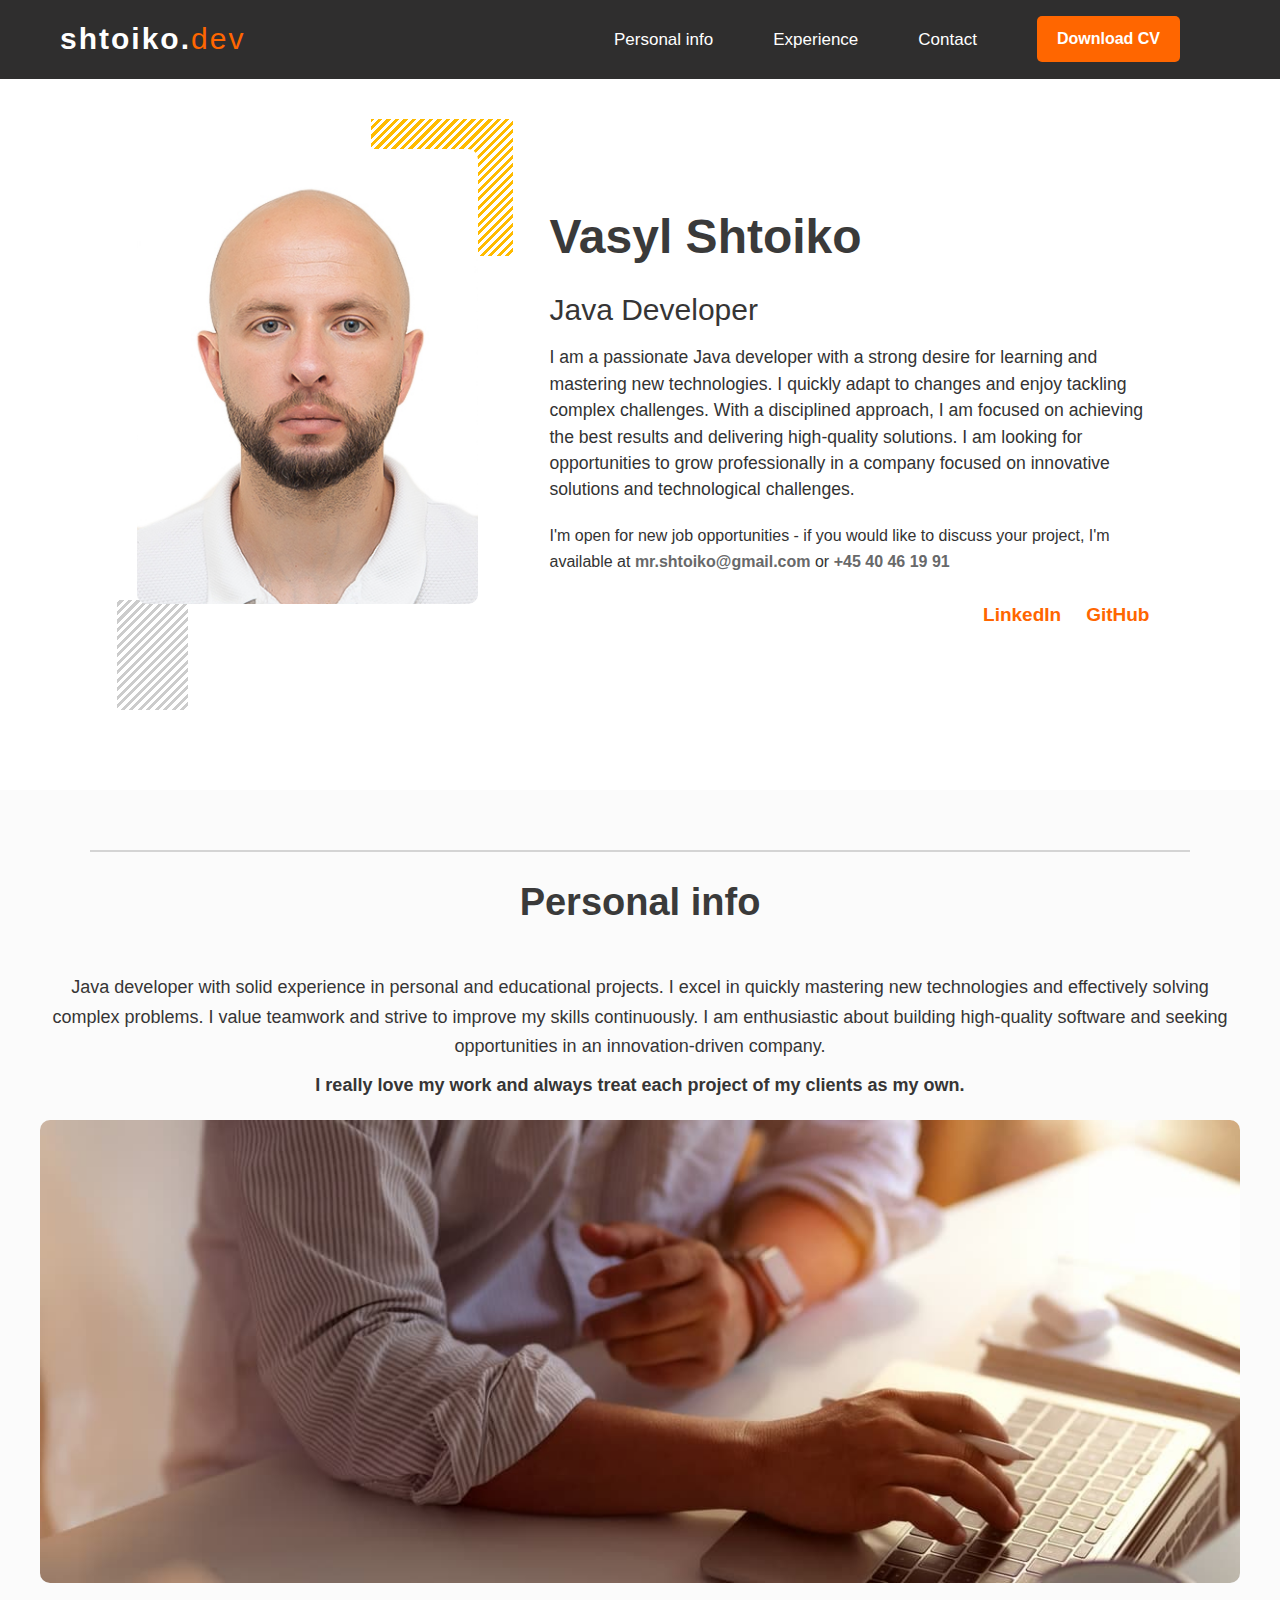
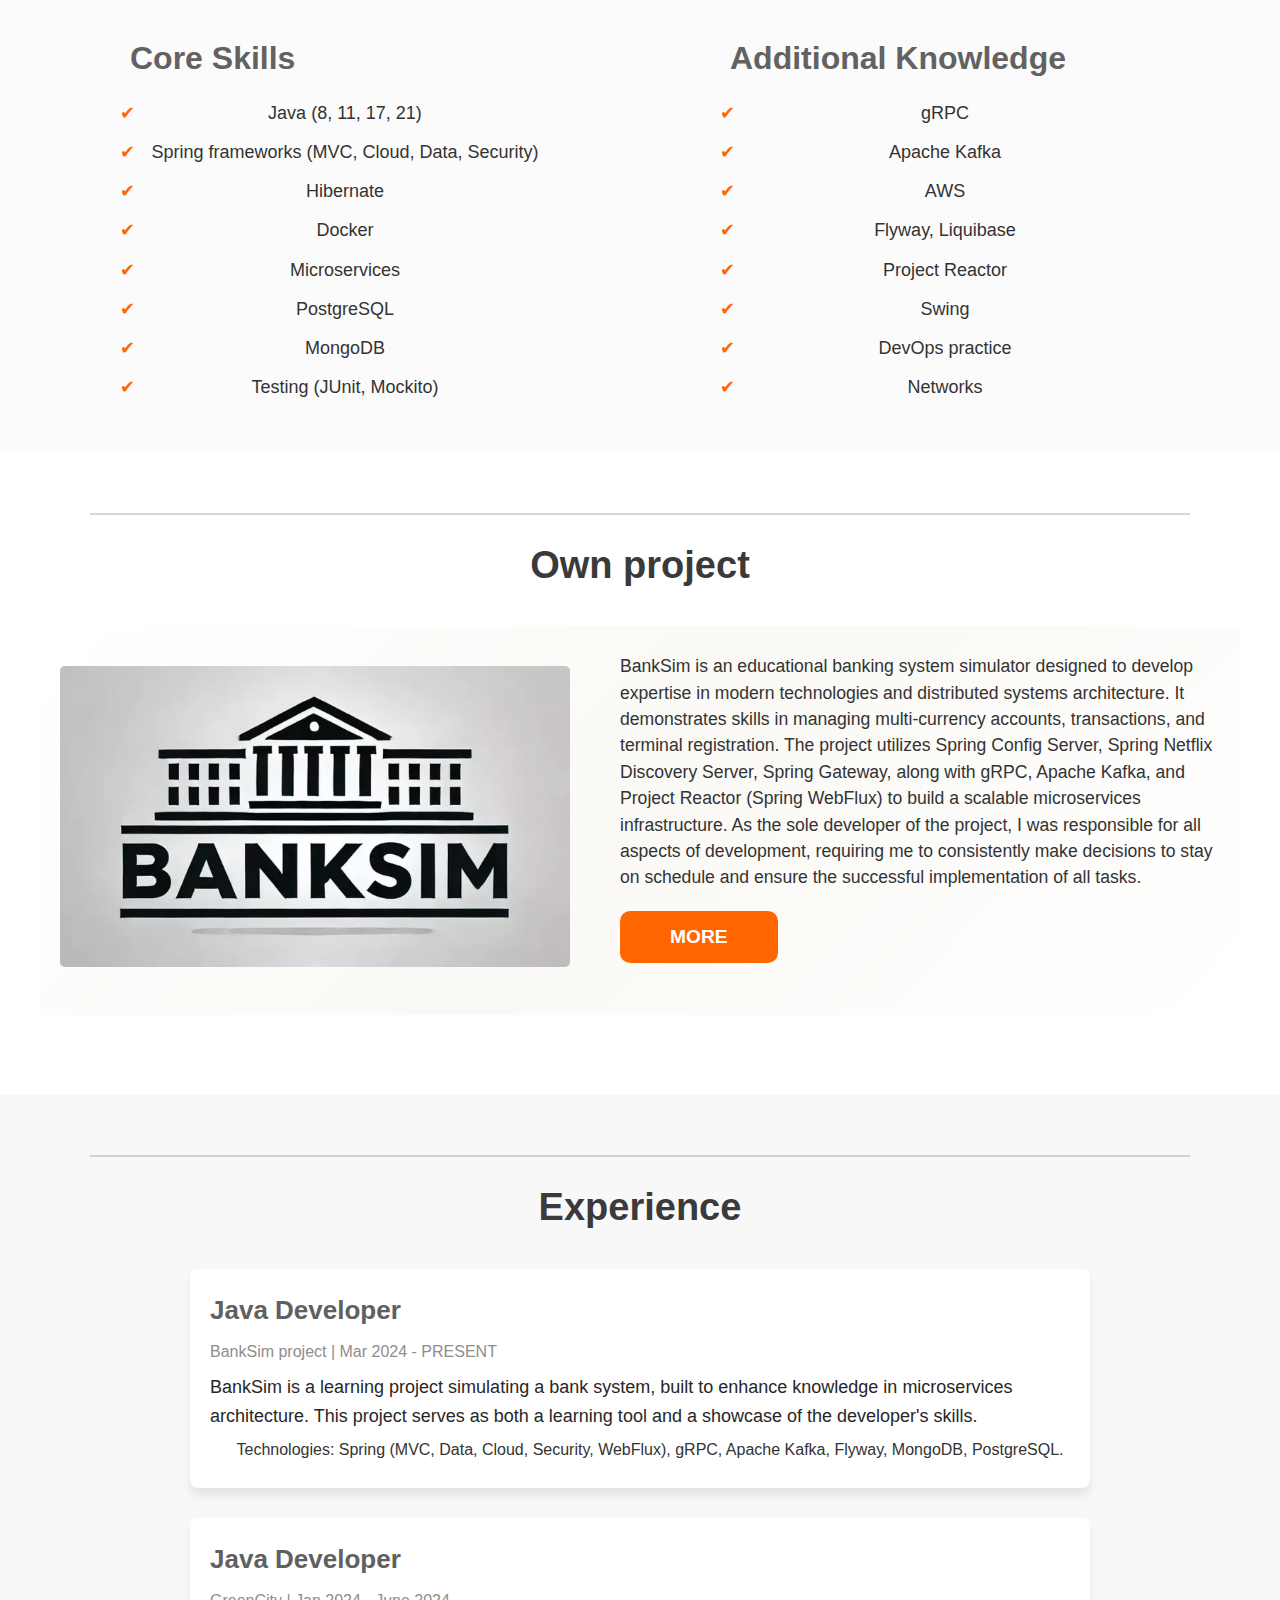
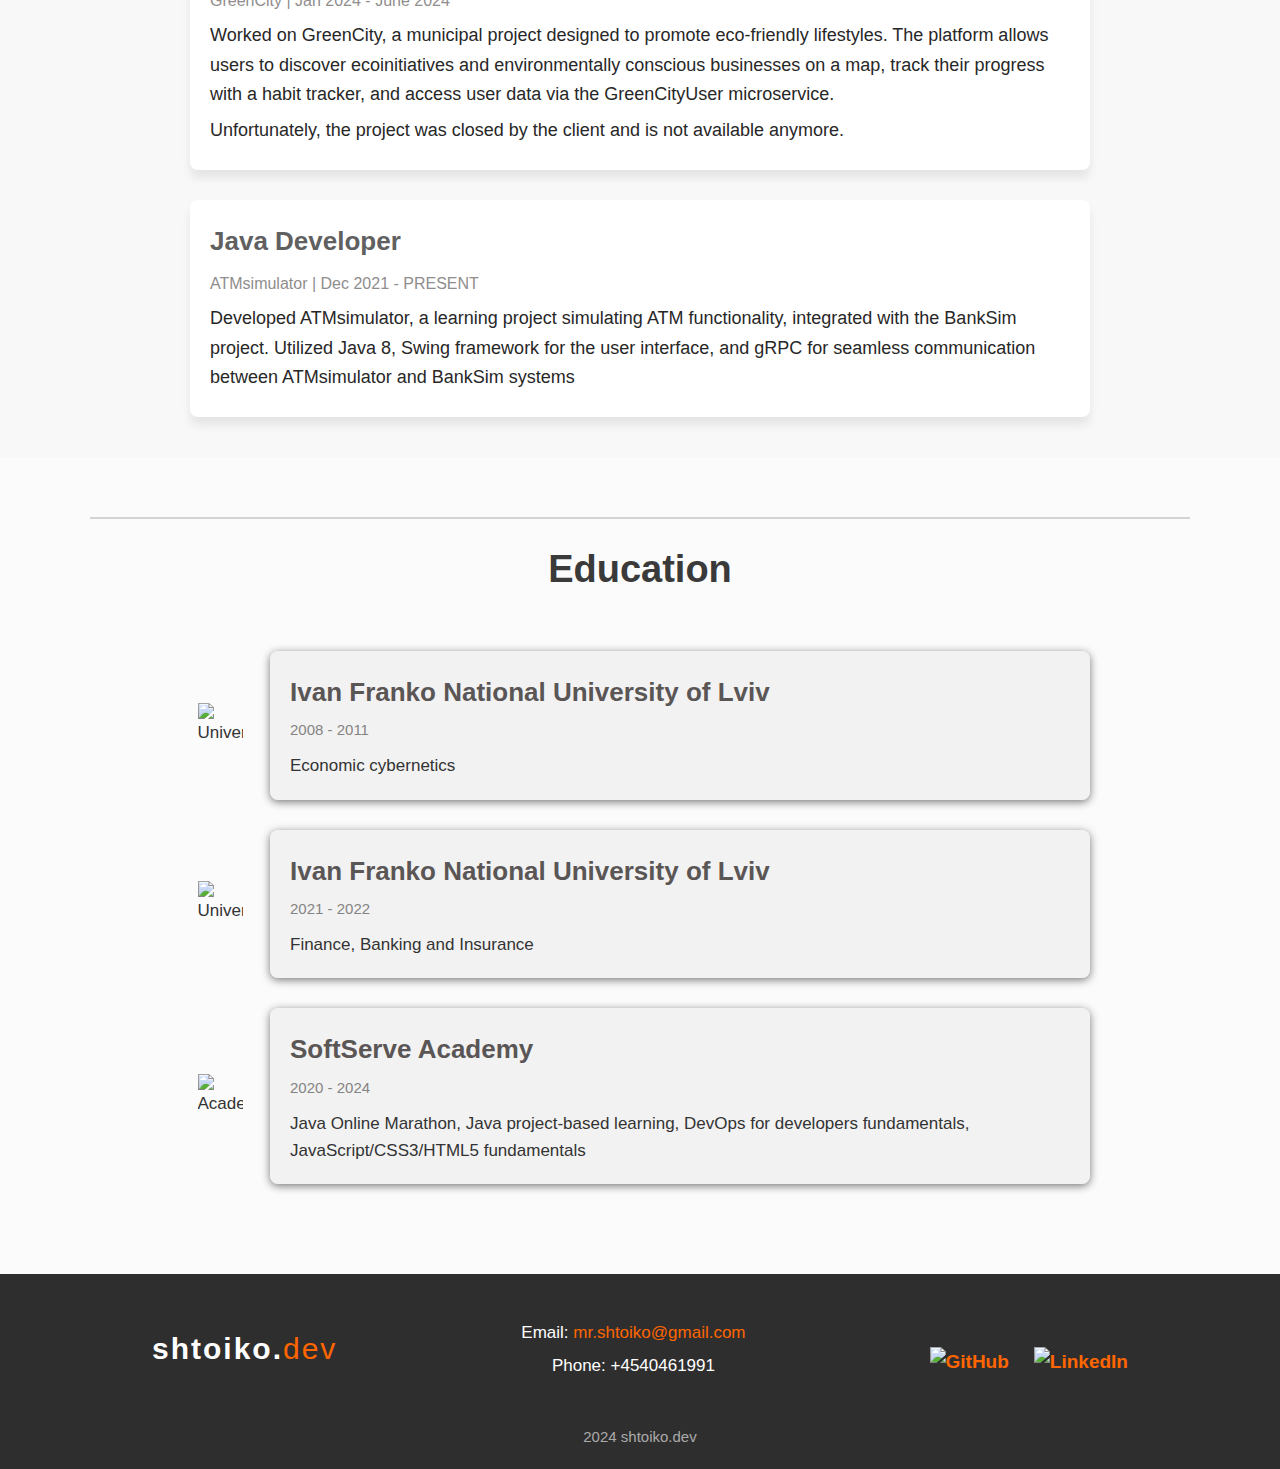
==== commit 088951da: "Update project page" ====
--- a/index.html
+++ b/index.html
@@ -16,7 +16,7 @@
       <div class="footer-logo">
         <div class="logo">
           <a href="index.html" class="logo-link">
-            <h1 class="logo-vc">Vasyl_Shtoiko.<span class="logo-span">Cv</span></h1>
+            <h1 class="logo-vc">shtoiko.<span class="logo-span">dev</span></h1>
           </a>
         </div>
       </div>
@@ -34,20 +34,30 @@
 
   <section id="hero" class="hero-section">
     <div class="container-hero-content">
-      <img src="./img/photo.jpg" alt="Kate's Photo" class="profile-photo">
+      <!-- <img src="./img/photo.jpg" alt="Kate's Photo" class="profile-photo"> -->
+      <div class="photo-container">
+        <div class="decorative-square yellow-square"></div>
+        <div class="decorative-square blue-square"></div>
+        <img class="main-photo" src="./img/photo.jpg" alt="Main Photo">
+      </div>
       <div class="hero-text">
         <h1>Vasyl Shtoiko</h1>
         <p class="job-title">Java Developer</p>
-        <p class="intro">I am a passionate Java developer with a strong desire for learning and mastering new technologies. 
-          I quickly adapt to changes and enjoy tackling complex challenges. With a disciplined approach, I am focused on achieving 
-          the best results and delivering high-quality solutions. I am looking for opportunities to grow professionally in a company focused on innovative 
+        <p class="intro">I am a passionate Java developer with a strong desire for learning and mastering new
+          technologies.
+          I quickly adapt to changes and enjoy tackling complex challenges. With a disciplined approach, I am focused on
+          achieving
+          the best results and delivering high-quality solutions. I am looking for opportunities to grow professionally
+          in a company focused on innovative
           solutions and technological challenges.
         </p>
-        <p class="contact">Available for projects at <a href="mailto:mr.shtoiko@gmail.com">mr.shtoiko@gmail.com</a> or
+        <p class="contact">I'm open for new job opportunities - if you would like to discuss your project, I'm available
+          at <a href="mailto:mr.shtoiko@gmail.com">mr.shtoiko@gmail.com</a> or
           <a href="tel:+4540461991">+45 40 46 19 91</a>
         </p>
+
         <div class="social-links">
-          <a href="https://www.linkedin.com/in/your-profile" class="social-link">LinkedIn</a>
+          <a href="https://www.linkedin.com/in/vasyl-shtoiko-895ab2316/" class="social-link">LinkedIn</a>
           <!-- <a href="https://www.instagram.com/your-profile" class="social-link">Instagram</a> -->
           <a href="https://github.com/ShtoikoVasyl" class="social-link">GitHub</a>
         </div>
@@ -63,12 +73,12 @@
       <h2 class="text-gray">Personal info</h2>
       <div class="info-grid">
         <div class="info-text">
-          <p class="text-java">Java developer with solid experience in personal and educational projects. 
-            I excel in quickly mastering new technologies and effectively solving complex problems. I value 
-            teamwork and strive to improve my skills continuously. I am enthusiastic about building high-quality 
+          <p class="text-java">Java developer with solid experience in personal and educational projects.
+            I excel in quickly mastering new technologies and effectively solving complex problems. I value
+            teamwork and strive to improve my skills continuously. I am enthusiastic about building high-quality
             software and seeking opportunities in an innovation-driven company.</p>
-          <p class="text-java"><strong>I really love my work and always treat each project 
-            of my clients as my own.</strong></p>
+          <p class="text-java-motto"><strong>I really love my work and always treat each project
+              of my clients as my own.</strong></p>
           <div class="info-image">
             <img src="./img/foto1.jpg" alt="Working at desk">
           </div>
@@ -113,26 +123,30 @@
     <div class="noti"></div>
     <h2 class="text-gray">Own project</h2>
     <div class="project-container">
-    <div class="noti"></div>
-    <div class="container-hero-content">
-      <div class="profile-foto">
-        <img style="width: 100%;  border-radius: 5px;" src="./img/block1.webp" alt=" Photo" >
-      </div>
-      <div class="hero-text">
-        <p style="margin-top: -26px;" class="intro">BankSim is an educational banking system simulator designed to 
-          develop expertise in modern technologies and distributed systems architecture. It demonstrates skills in managing multi-currency 
-          accounts, transactions, and terminal registration. The project utilizes Spring Config Server, Spring Netflix Discovery Server, 
-          Spring Gateway, along with gRPC, Apache Kafka, and Project Reactor (Spring WebFlux) to build a scalable microservices infrastructure. 
-          As the sole developer of the project, I was responsible for all aspects of development, requiring me to consistently make decisions to stay on 
-          schedule and ensure the successful implementation of all tasks.
-        </p>
-        <a href="post.html">
-          <button class="btn-prfil">MORE</button>
-        </a>
-      </div>
-
-    </div>
-  </div>
+      <!-- <div class="noti"></div> -->
+      <div class="container-hero-content">
+        <div class="profile-foto">
+          <img style="width: 100%;  border-radius: 5px;" src="./img/block1.webp" alt=" Photo">
+        </div>
+        <div class="hero-text">
+          <p style="margin-top: -26px;" class="intro">BankSim is an educational banking system simulator designed to
+            develop expertise in modern technologies and distributed systems architecture. It demonstrates skills in
+            managing multi-currency
+            accounts, transactions, and terminal registration. The project utilizes Spring Config Server, Spring Netflix
+            Discovery Server,
+            Spring Gateway, along with gRPC, Apache Kafka, and Project Reactor (Spring WebFlux) to build a scalable
+            microservices infrastructure.
+            As the sole developer of the project, I was responsible for all aspects of development, requiring me to
+            consistently make decisions to stay on
+            schedule and ensure the successful implementation of all tasks.
+          </p>
+          <a href="post.html">
+            <button class="btn-prfil">MORE</button>
+          </a>
+        </div>
+
+      </div>
+    </div>
   </section>
 
 
@@ -164,7 +178,7 @@
             on a map,
             track their progress with a habit tracker, and access user data via
             the GreenCityUser microservice.</p>
-            <p class="text-grid">Unfortunately, the project was closed by the client and is not available anymore.</p>
+          <p class="text-grid">Unfortunately, the project was closed by the client and is not available anymore.</p>
         </div>
 
         <div class="experience-item">
@@ -231,7 +245,7 @@
       <div class="container-foot">
         <div class="footer-logo">
           <div class="logo">
-            <h1 class="logo-vc">Vasyl_Shtoiko.<span class="logo-span">Cv</span></h1>
+            <h1 class="logo-vc">shtoiko.<span class="logo-span">dev</span></h1>
           </div>
         </div>
 
@@ -249,7 +263,7 @@
           </a>
         </div>
       </div>
-      <p class="footer-rights">2024 Vasyl_Shtoiko.Cv</p>
+      <p class="footer-rights">2024 shtoiko.dev</p>
     </div>
   </footer>
 
--- a/css/styles.css
+++ b/css/styles.css
@@ -2,6 +2,38 @@
   margin: 0;
   padding: 0;
   box-sizing: border-box;
+}
+
+code {
+  background-color: #e0e0e09d;
+}
+
+.code-space code {
+  display: block;
+  white-space: pre-wrap;
+  word-break: break-all;
+  background-color: #e0e0e09d;
+}
+
+.code-space pre {
+  white-space: pre-wrap;
+  word-wrap: break-word;
+  overflow-x: auto;
+  max-width: 100%;
+  box-sizing: border-box;
+}
+
+.code-space {
+  background-color: #e0e0e09d;
+  border-radius: 5px;
+  width: 75%;
+}
+
+.code-space-container {
+  display: flex;
+  justify-content: center;
+  align-items: center;
+  /* height: 100%; */
 }
 
 html {
@@ -75,16 +107,19 @@
   color: #fff;
   transition: color 0.3s;
   justify-content: center;
-  align-items: center; 
+  align-items: center;
   text-align: center;
 }
 
 li {
   display: flex;
-  justify-content: center;   /* Центрування по горизонталі */
-  align-items: center;       /* Центрування по вертикалі */
+  justify-content: center;
+  /* Центрування по горизонталі */
+  align-items: center;
+  /* Центрування по вертикалі */
   /* height: 100px;      */
-  text-align: center;        /* Вирівнює багаторядковий текст по центру */
+  text-align: center;
+  /* Вирівнює багаторядковий текст по центру */
 }
 
 nav ul li a:hover {
@@ -128,7 +163,7 @@
   font-weight: bold;
   font-size: 16px;
   justify-content: center;
-  align-items: center; 
+  align-items: center;
   text-align: center;
 }
 
@@ -139,8 +174,10 @@
 .container-hero-content {
   max-width: 1200px;
   display: flex;
-  flex-direction: row;
-  gap: 50px;
+  flex-direction: row; /* Горизонтальне розташування елементів за замовчуванням */
+  gap: 50px; /* Відстань між контейнерами */
+  align-items: stretch; /* Вирівнювання по висоті */
+  height: 100%; /* Висота 100%, щоб дати можливість розтягуватися */
 }
 
 .profile-photo {
@@ -155,11 +192,18 @@
 
 .hero-text {
   max-width: 600px;
-}
+  width: 75%; /* Займає половину ширини */
+  height: 100%; /* Висота 100%, щоб відповідати висоті контейнера Б */
+}
+
 
 h1 {
   font-size: 48px;
   color: #3a3a3a;
+}
+
+.post h3 {
+  text-align: center;
 }
 
 .job-title {
@@ -204,6 +248,15 @@
   text-align: center;
 }
 
+.text-java-motto {
+  font-size: 18px;
+  color: #363535;
+  margin: 10px 0 auto;
+  width: 100%;
+  text-align: center;
+  margin-bottom: 20px;
+}
+
 .skills-section {
   padding: 40px 0;
   background-color: #f9f9f9;
@@ -251,8 +304,9 @@
 } */
 
 .noti {
-  border-top: 2px solid #000000;
+  border-top: 2px solid #bbbbbb9e;
   width: 97%;
+  max-width: 1100px;
   margin: 20px auto;
 }
 
@@ -588,7 +642,7 @@
 
 .short-text {
   display: block;
-  width: 64%;
+  width: 90%;
   margin: 0 auto;
   font-size: 18px;
   line-height: 1.5;
@@ -596,7 +650,7 @@
 }
 
 .full-text {
-  width: 64%;
+  width: 90%;
   margin: 0 auto;
   font-size: 18px;
   line-height: 1.5;
@@ -621,12 +675,53 @@
   margin-bottom: 20px;
   border-radius: 10px;
   box-shadow: 0 0 30px rgb(0 0 0 / 27%);
-  text-align: center;
-  max-width: 900px;
-}
-
-.img-postar {
+  /* text-align: center; */
+  max-width: 1200px;
+}
+
+.post h1 {
+  color: #444;
+  font-size: 2em;
+  text-align: center;
+}
+
+.post h2 {
+  color: #555;
+  font-size: 1.5em;
+  margin-top: 1.5em;
+}
+
+.post p {
+  margin-bottom: 1em;
+  font-size: 1.1em;
+}
+
+.post ul {
+  margin: 1em 0;
+  padding-left: 1.5em;
+}
+
+.post li {
+  margin-bottom: 0.5em;
+  font-size: 1.1em;
+}
+
+.post strong {
+  color: #000;
+}
+
+/* .img-postar {
   width: 100%;
+} */
+
+.post-img {
+  float: left;
+  margin: 0 15px 15px 0;
+}
+
+.img-postarsr {
+  max-width: 500px;
+  height: auto;
 }
 
 .liner {
@@ -636,6 +731,10 @@
   background-color: #bdb7b7;
   margin-bottom: 10px;
 }
+
+/* .post-main_content {
+  flex: 1;
+} */
 
 .post-glav {
   background-color: white;
@@ -647,12 +746,26 @@
 }
 
 
-.img-postarsr {
+/* .img-postarsr {
   width: 90%;
   height: auto;
   border-radius: 5px;
   margin-top: 20px;
 
+} */
+
+.post-img {
+  display: flex;
+  justify-content: center;
+  align-items: center;
+  height: 100%;
+}
+
+.post-read_more-btn {
+  display: flex;
+  justify-content: center;
+  align-items: center;
+  height: 100%;
 }
 
 .full {
@@ -809,4 +922,123 @@
 .btn-prfil:hover {
   background-color: #e65c00;
   /* Darker orange */
+}
+
+
+
+
+/* Основні стилі контейнера */
+/* .photo-container {
+  position: relative;
+  display: inline-block;
+  max-width: 100%;
+  margin: 0 auto;
+  width: 50%;
+  height: 100%;
+} */
+
+.photo-container {
+  position: relative;
+  display: flex; /* Використовуємо flex для розтягування по висоті */
+  width: 35%; /* Займає половину ширини */
+  height: 100%; /* Висота 100% для розтягування */
+  margin: 0 auto;
+  justify-content: flex-end; /* Вирівнювання зображення праворуч */
+  padding-right: 15px; /* Відступ від правого краю контейнера */
+
+}
+
+/* Фото */
+.main-photo {
+  width: 100%;
+  height: 100%;
+  display: block;
+  /* position: relative; */
+  border-radius: 10px; /* Згладження кутів */
+  z-index: 1; /* За фотографією */
+  margin-top: 10px;
+  margin-bottom: 25%; 
+  /* max-width: 350px; */
+  max-width: 100%;
+  max-height: 100%;
+  object-fit: cover;
+}
+
+.yellow-square {
+  position: absolute;
+  top: -20px;
+  right: -20px;
+  width: 40%;
+  height: 25%;
+  background-color: transparent; /* Прозорий основний фон */
+  background-image: repeating-linear-gradient(
+    -45deg,
+    transparent,
+    transparent 3px,
+    #ffbb00 3px,
+    #ffbb00 6px
+  );
+  z-index: 0; /* Низький z-index, щоб бути позаду фотографії */
+}
+
+/* Синій квадрат (нижній лівий) */
+.blue-square {
+  position: absolute;
+  bottom: -20px;
+  left: -20px;
+  width: 20%;
+  height: 20%;
+  background-color: transparent; /* Прозорий основний фон */
+  background-image: repeating-linear-gradient(
+    -45deg,
+    transparent,
+    transparent 3px,
+    #b4b4b4ae 3px,
+    #b4b4b4ae 6px
+  );
+  z-index: 0; /* Низький z-index, щоб бути позаду фотографії */
+}
+
+/* Адаптація під різні розміри екрана */
+@media (max-width: 768px) {
+  .yellow-square {
+    width: 100px;
+    height: 100px;
+    top: -15px;
+    right: -15px;
+  }
+  /* .photo-container{
+    width: 100%;
+  } */
+  .hero-text {
+    width: 100%;
+  }
+  .blue-square {
+    width: 70px;
+    height: 150px;
+    bottom: -15px;
+    left: -15px;
+  }
+}
+
+@media (max-width: 480px) {
+  /* .photo-container{
+    width: 100%;
+  } */
+  .hero-text {
+    width: 100%;
+  }
+  .yellow-square {
+    width: 70px;
+    height: 70px;
+    top: -10px;
+    right: -10px;
+  }
+  
+  .blue-square {
+    width: 50px;
+    height: 100px;
+    bottom: -10px;
+    left: -10px;
+  }
 }--- a/css/responsive.css
+++ b/css/responsive.css
@@ -1,4 +1,25 @@
 /* Вирівнювання для маленьких екранів */
+
+@media (max-width: 950px) {
+
+  .btn-download {
+    font-size: 15px;
+  }
+
+  nav ul li a {
+    font-size: 15px;
+  }
+
+  nav .nav-logo {
+  margin: auto;
+  gap: 30px;
+  }
+
+}
+
+
+
+
 @media (max-width: 768px) {
   * {
     margin: 0;
@@ -29,6 +50,14 @@
 
   .logo-vc {
     font-size: 28px;
+  }
+
+  nav ul li a {
+    font-size: 14px;
+  }
+
+  .btn-download {
+    font-size: 14px;
   }
 
   nav .nav-logo {
@@ -333,7 +362,7 @@
     margin-bottom: 16px;
     border-radius: 10px;
     box-shadow: 0 0 30px rgb(0 0 0 / 27%);
-    text-align: center;
+    /* text-align: center; */
     max-width: 1200px;
   }
 
@@ -344,7 +373,7 @@
     height: 1px;
     background-color: #bdb7b7;
     margin-bottom: 10px;
-    margin-top: 145px;
+    /* margin-top: 145px; */
   }
 
 
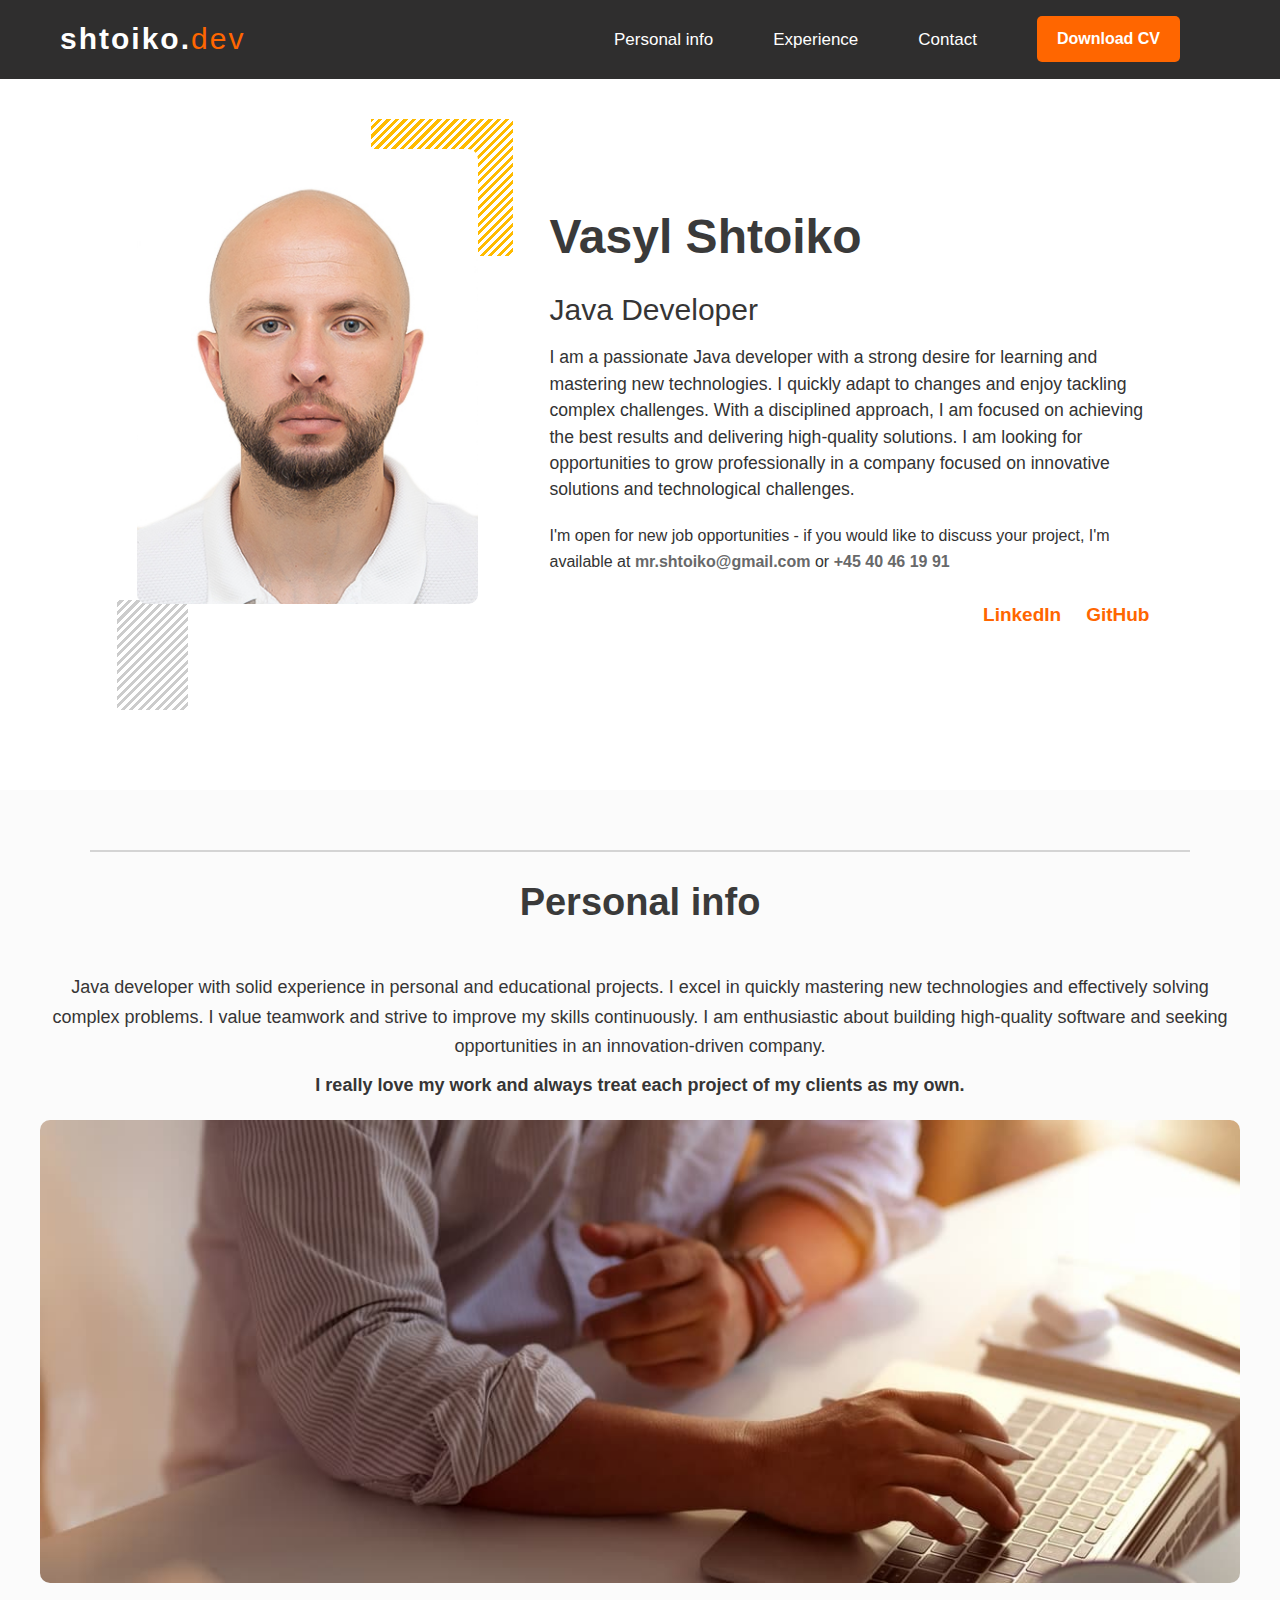
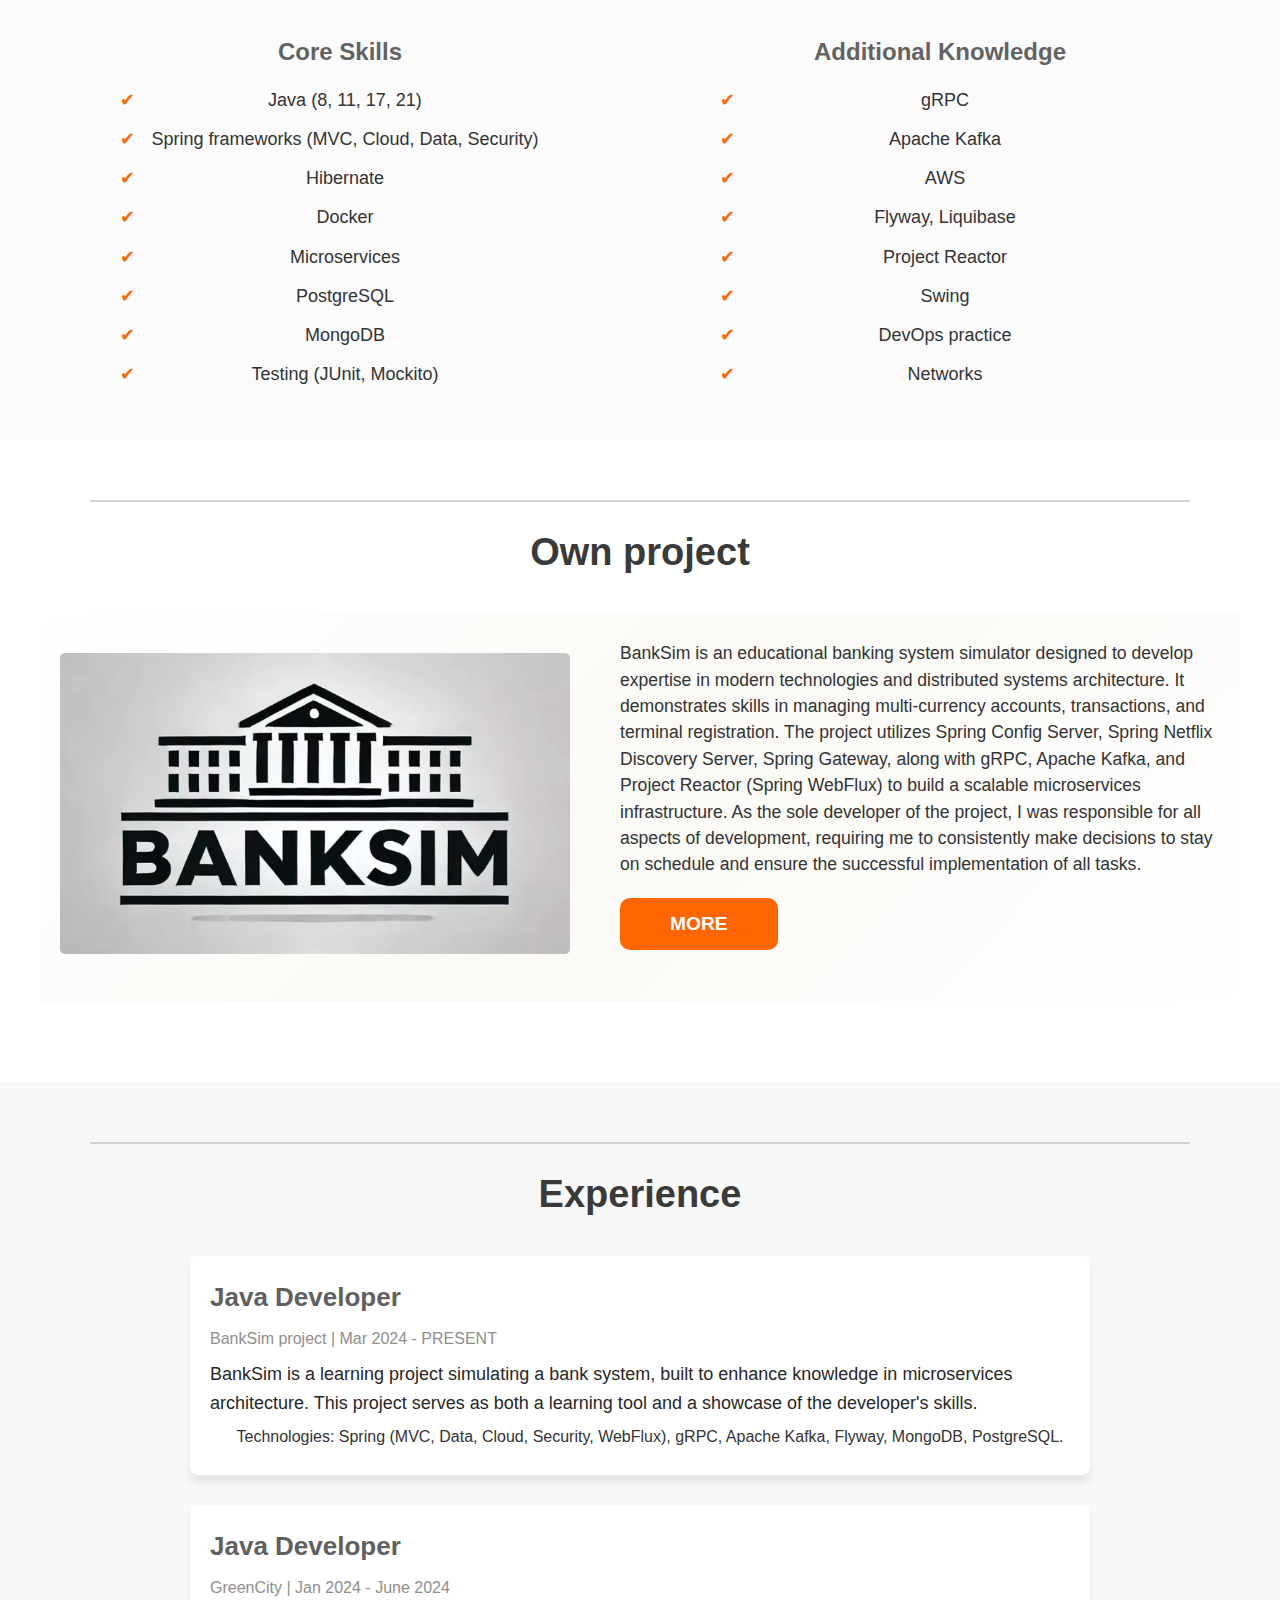
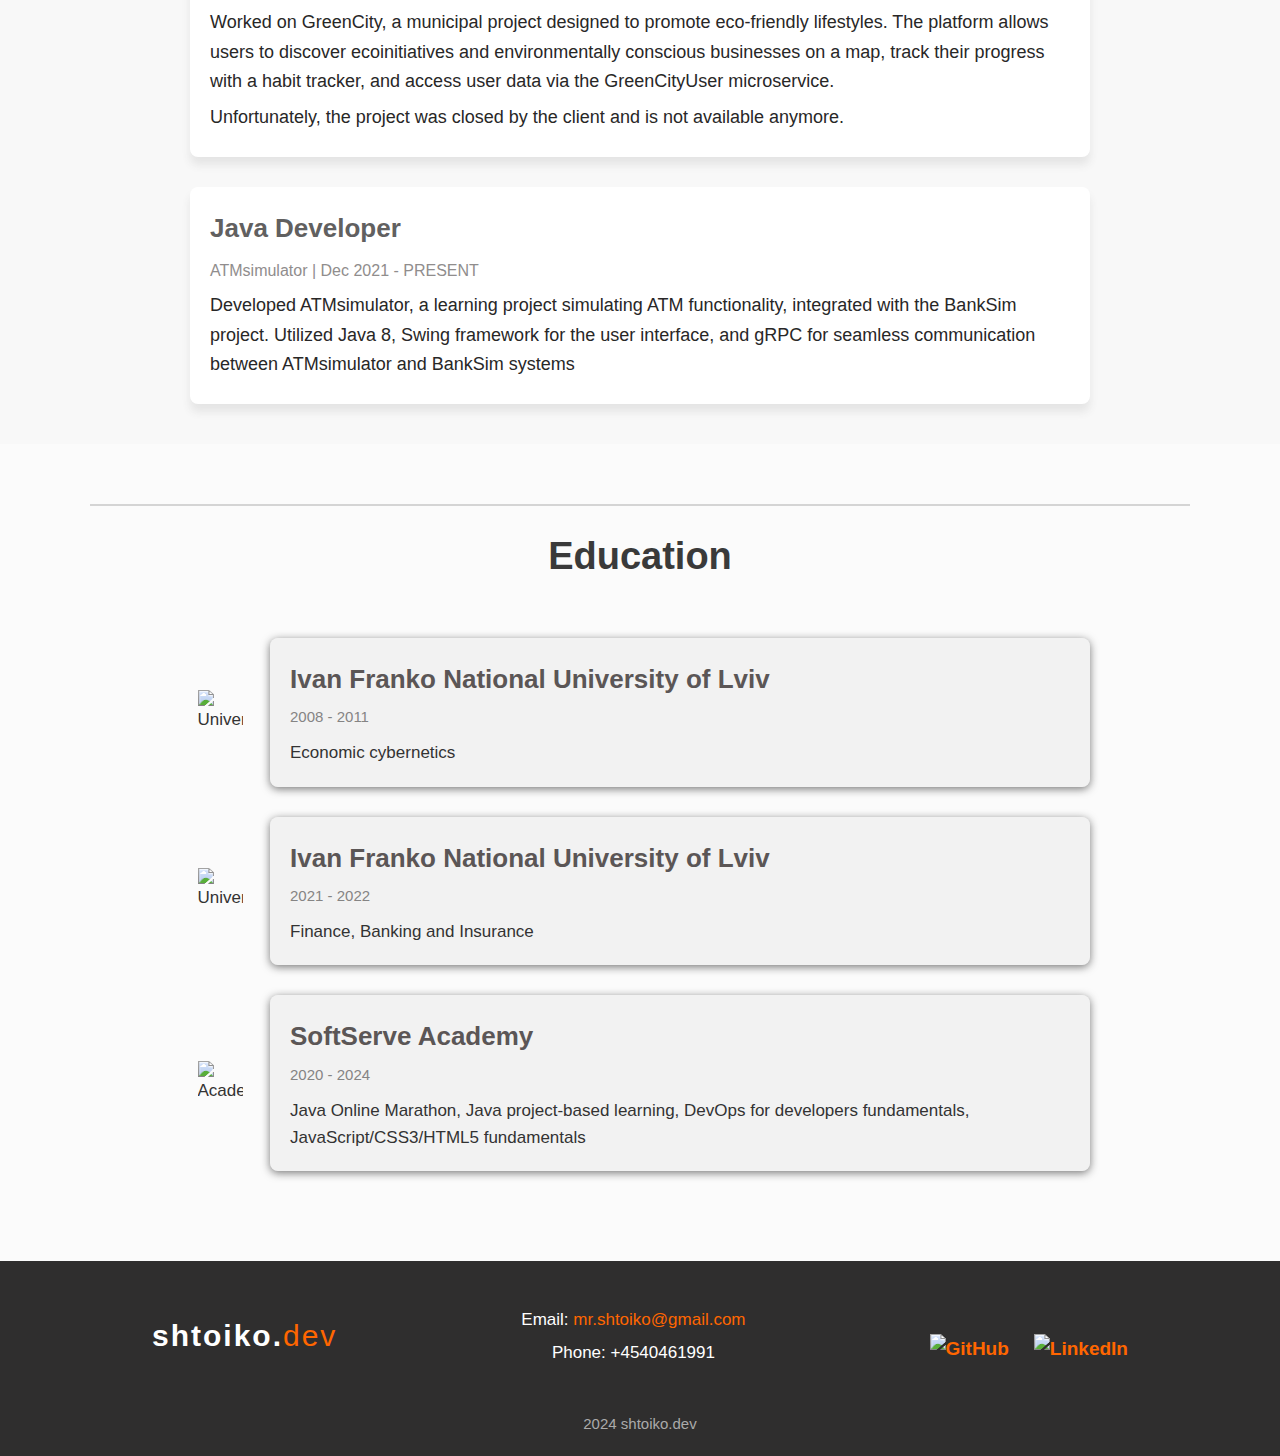
==== commit d4ec19bd: "Fixed skills-title font-size" ====
--- a/index.html
+++ b/index.html
@@ -4,7 +4,7 @@
 <head>
   <meta charset="UTF-8">
   <meta name="viewport" content="width=device-width, initial-scale=1.0">
-  <title>CV/Resume</title>
+  <title>Vasyl Shtoiko</title>
   <link rel="stylesheet" href="css/styles.css">
   <link rel="stylesheet" href="css/responsive.css">
   <link rel="icon" type="image/png" href="./img/icons.png">
--- a/css/styles.css
+++ b/css/styles.css
@@ -274,9 +274,10 @@
 }
 
 .skills-column h3 {
-  font-size: 32px;
+  font-size: 24px;
   margin-bottom: 15px;
   color: #636262;
+  text-align: center;
 }
 
 .skills-column ul {
--- a/css/responsive.css
+++ b/css/responsive.css
@@ -106,7 +106,7 @@
   }
 
   .skills-column h3 {
-    font-size: 30px;
+    font-size: 26px;
     margin-bottom: 15px;
     color: #333;
   }
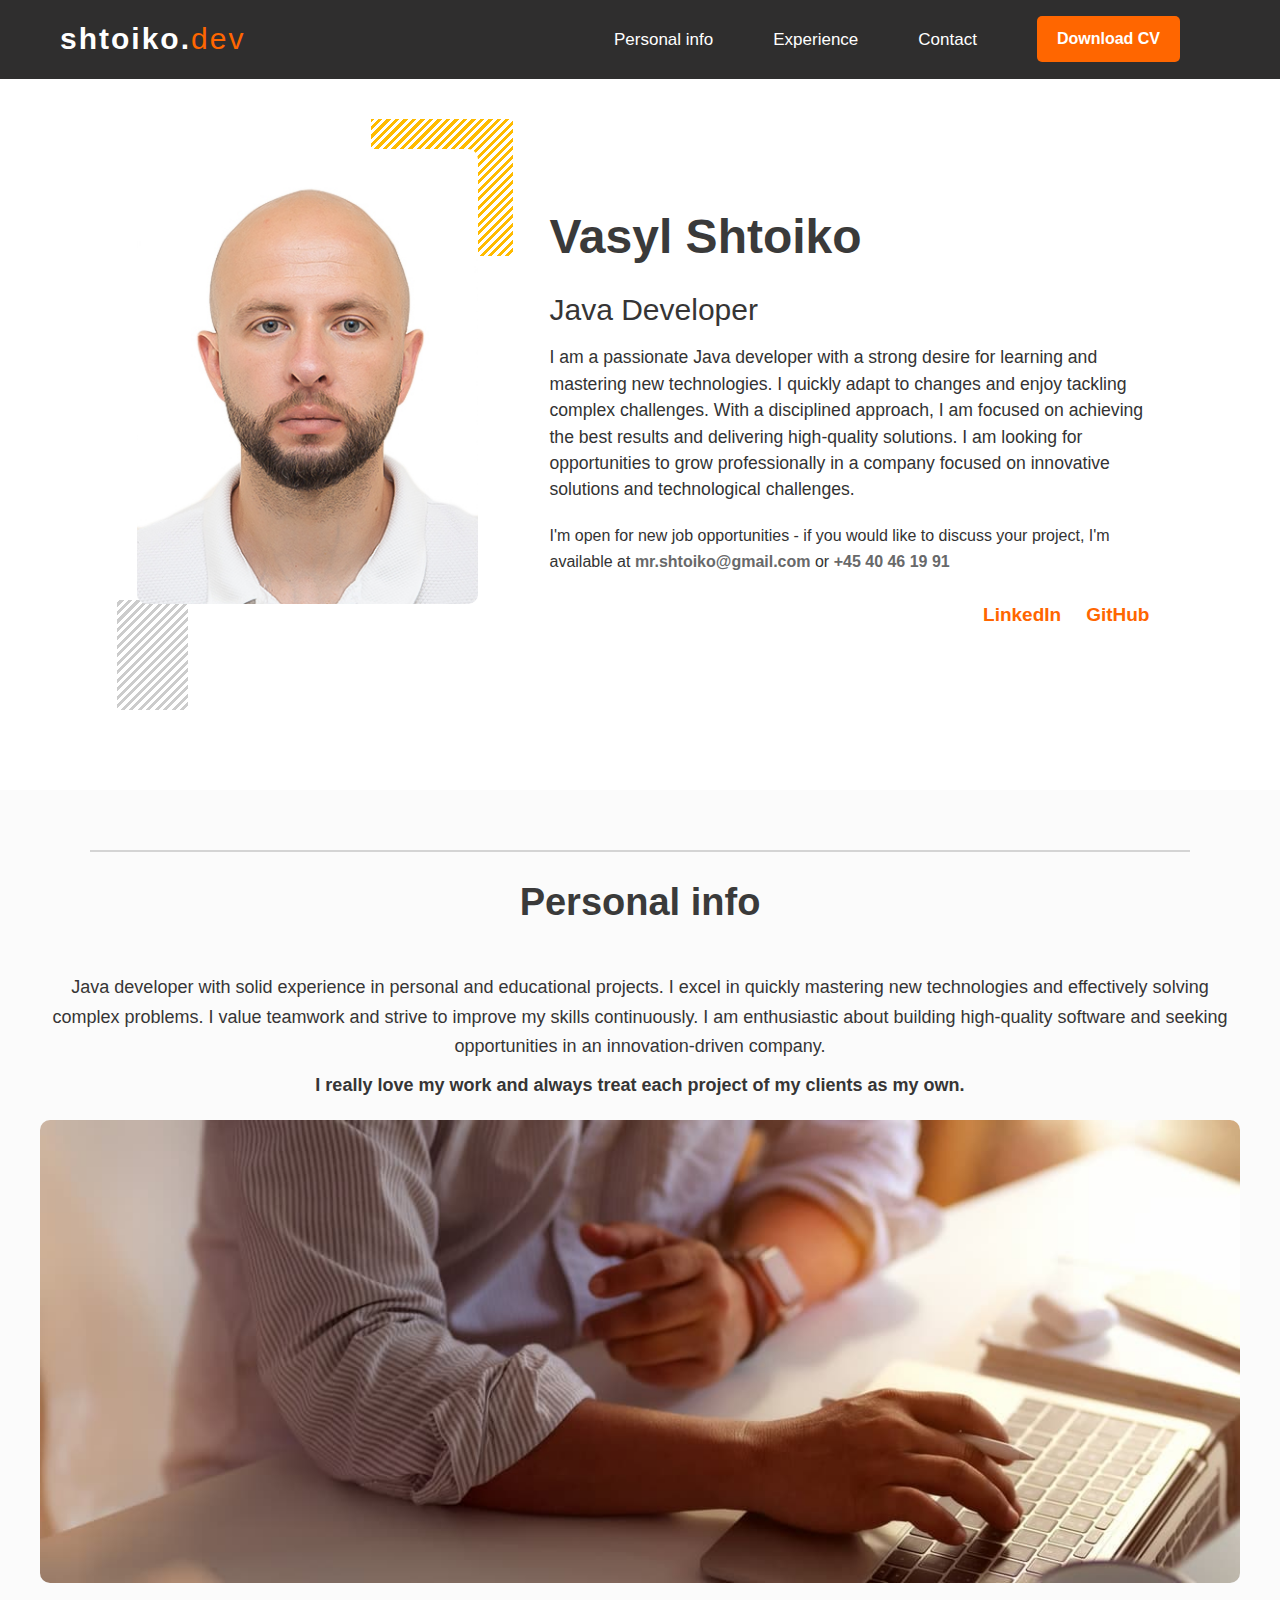
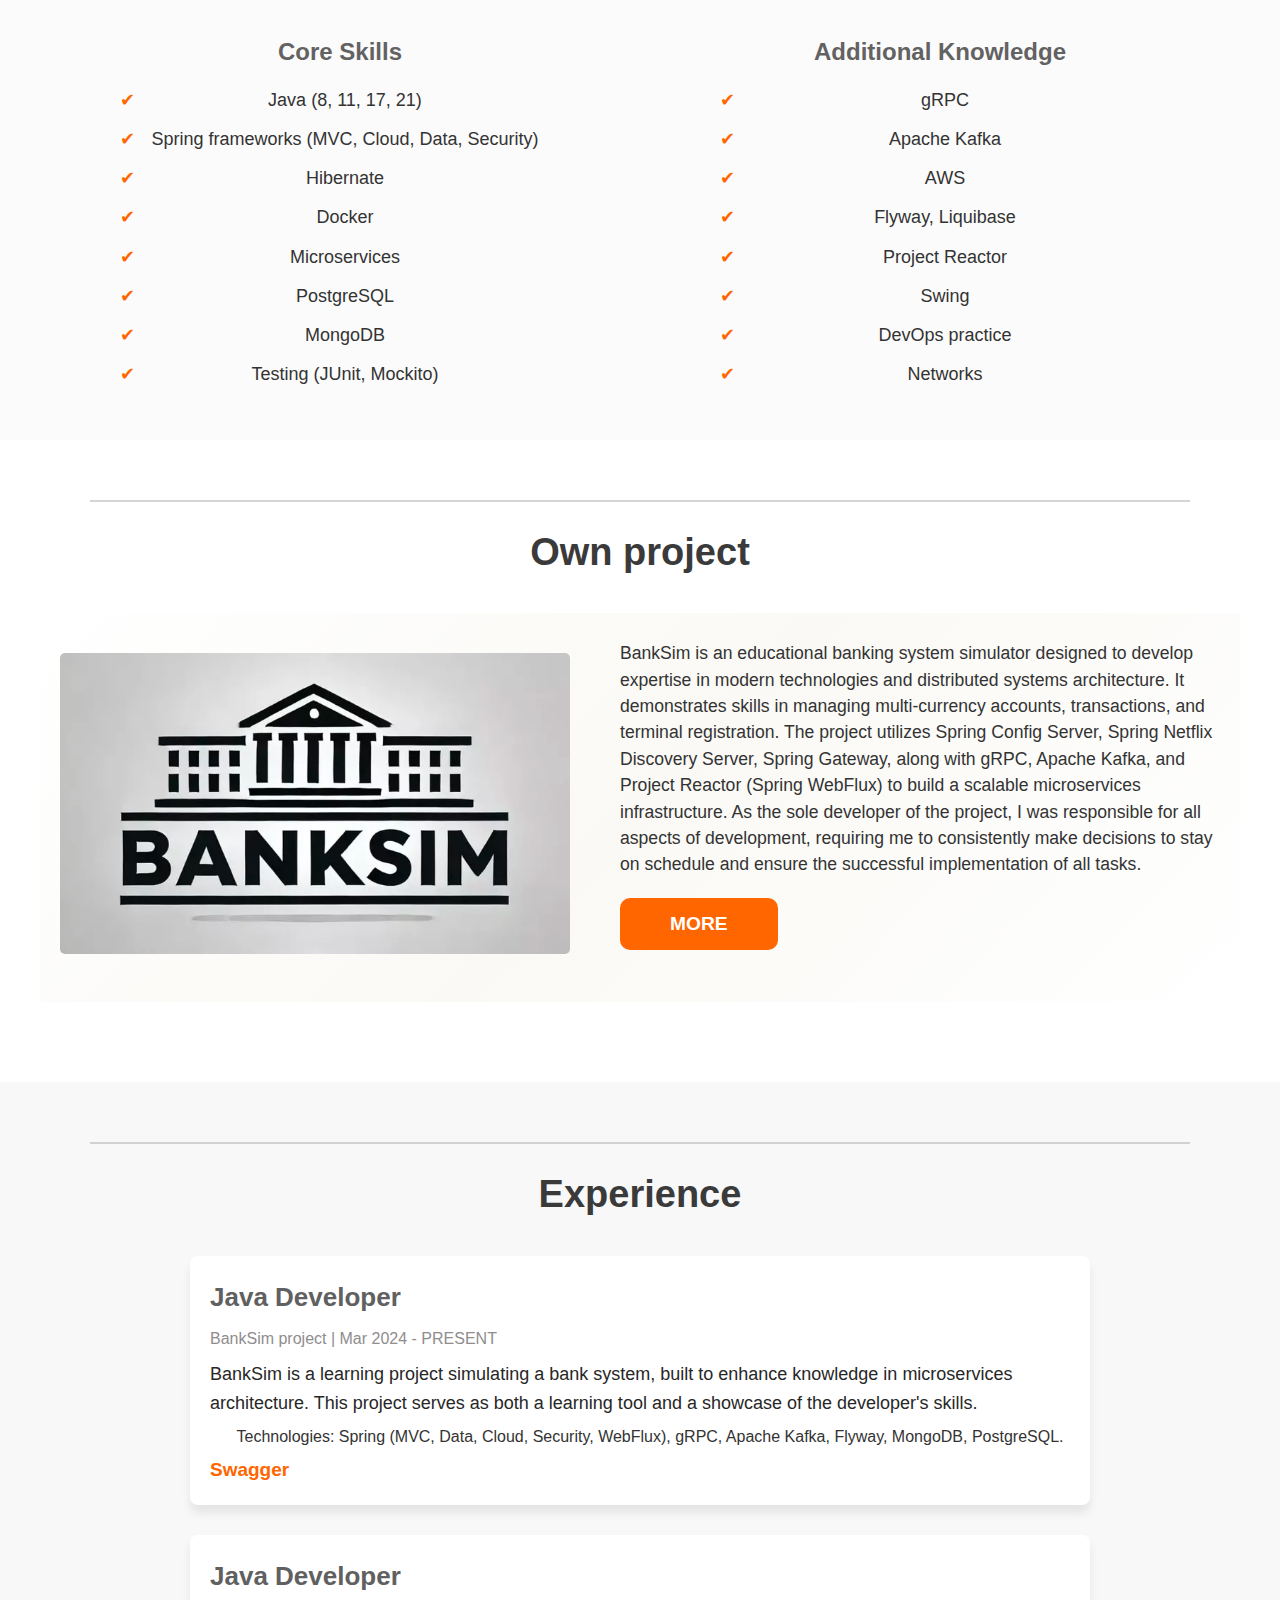
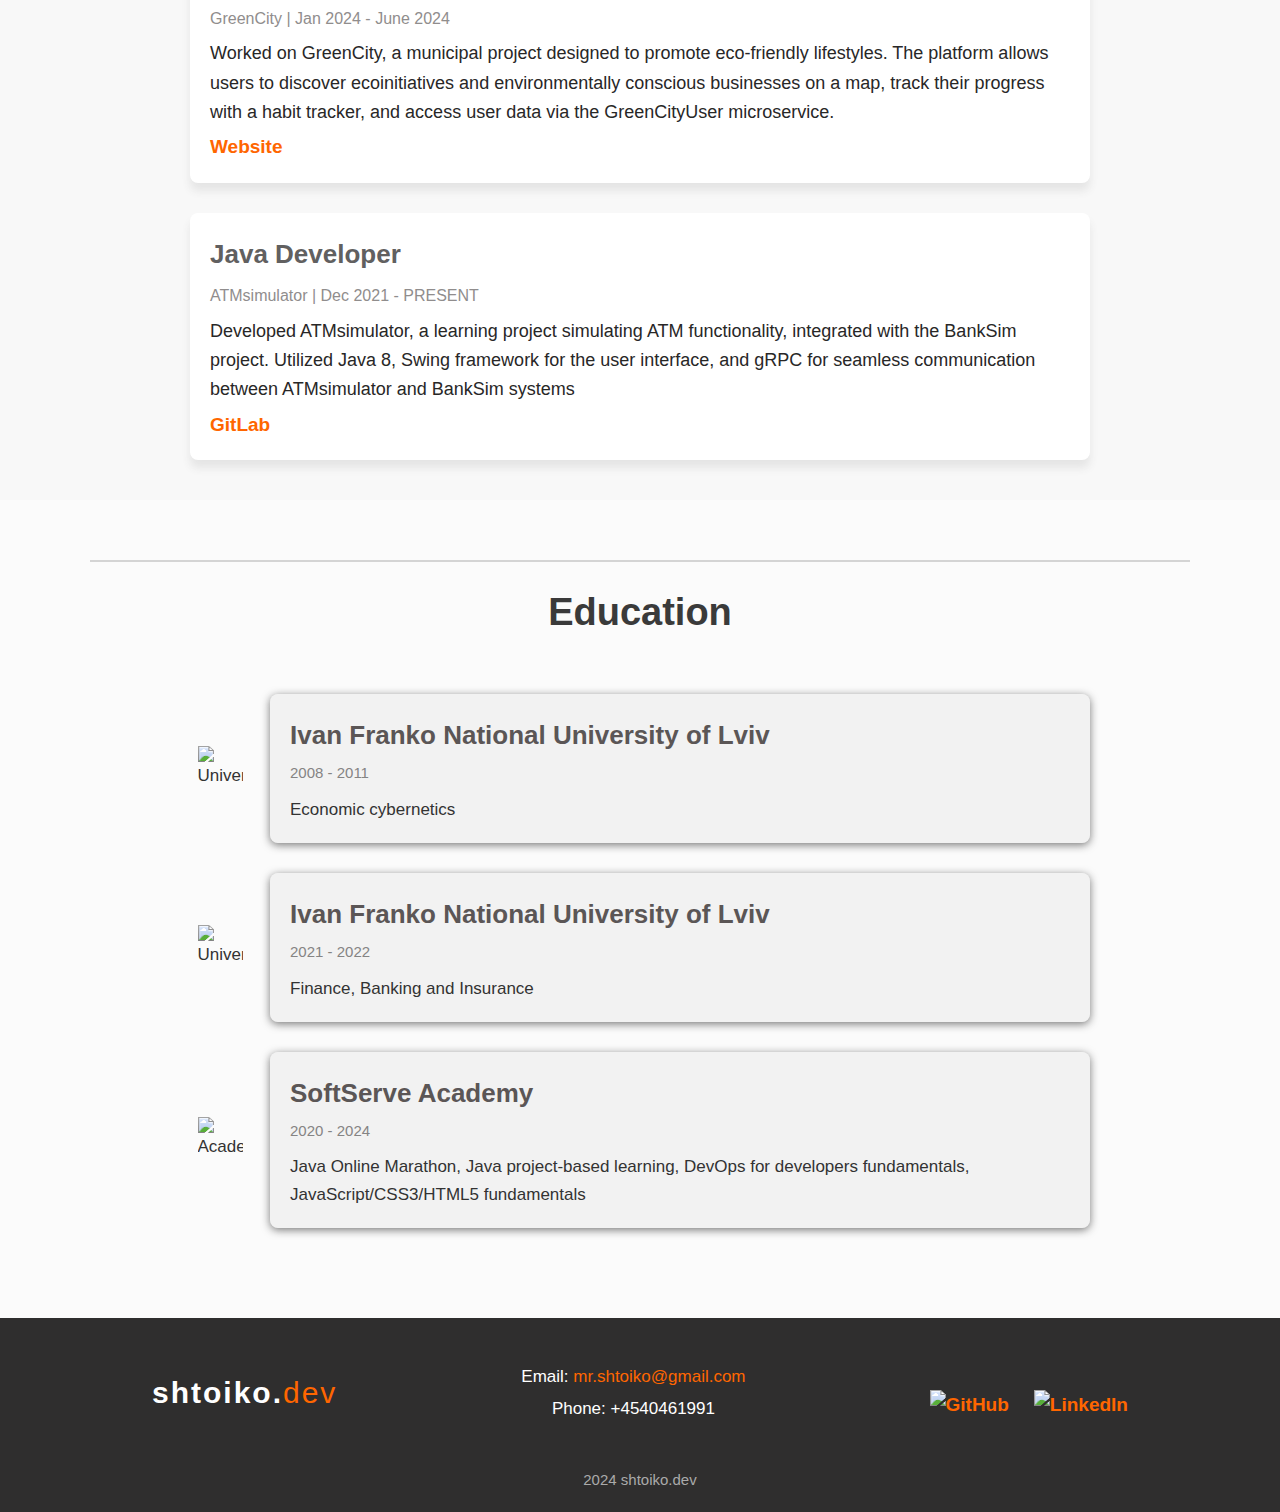
==== commit 1de9696e: "Update experience section" ====
--- a/index.html
+++ b/index.html
@@ -167,6 +167,7 @@
             <li>Technologies: Spring (MVC, Data, Cloud, Security, WebFlux), gRPC, Apache Kafka, Flyway, MongoDB,
               PostgreSQL.</li>
           </ul>
+          <a href="http://13.36.126.221:8003/swagger-ui/index.html" class="social-link">Swagger</a>
         </div>
 
         <div class="experience-item">
@@ -178,7 +179,7 @@
             on a map,
             track their progress with a habit tracker, and access user data via
             the GreenCityUser microservice.</p>
-          <p class="text-grid">Unfortunately, the project was closed by the client and is not available anymore.</p>
+            <a href="https://www.greencity.cx.ua/#/greenCity" class="social-link">Website</a>
         </div>
 
         <div class="experience-item">
@@ -188,6 +189,7 @@
             functionality, integrated with the BankSim project. Utilized Java
             8, Swing framework for the user interface, and gRPC for seamless
             communication between ATMsimulator and BankSim systems</p>
+          <a href="https://gitlab.com/kulch.roman/learning-java0" class="social-link">GitLab</a>
         </div>
       </div>
     </div>
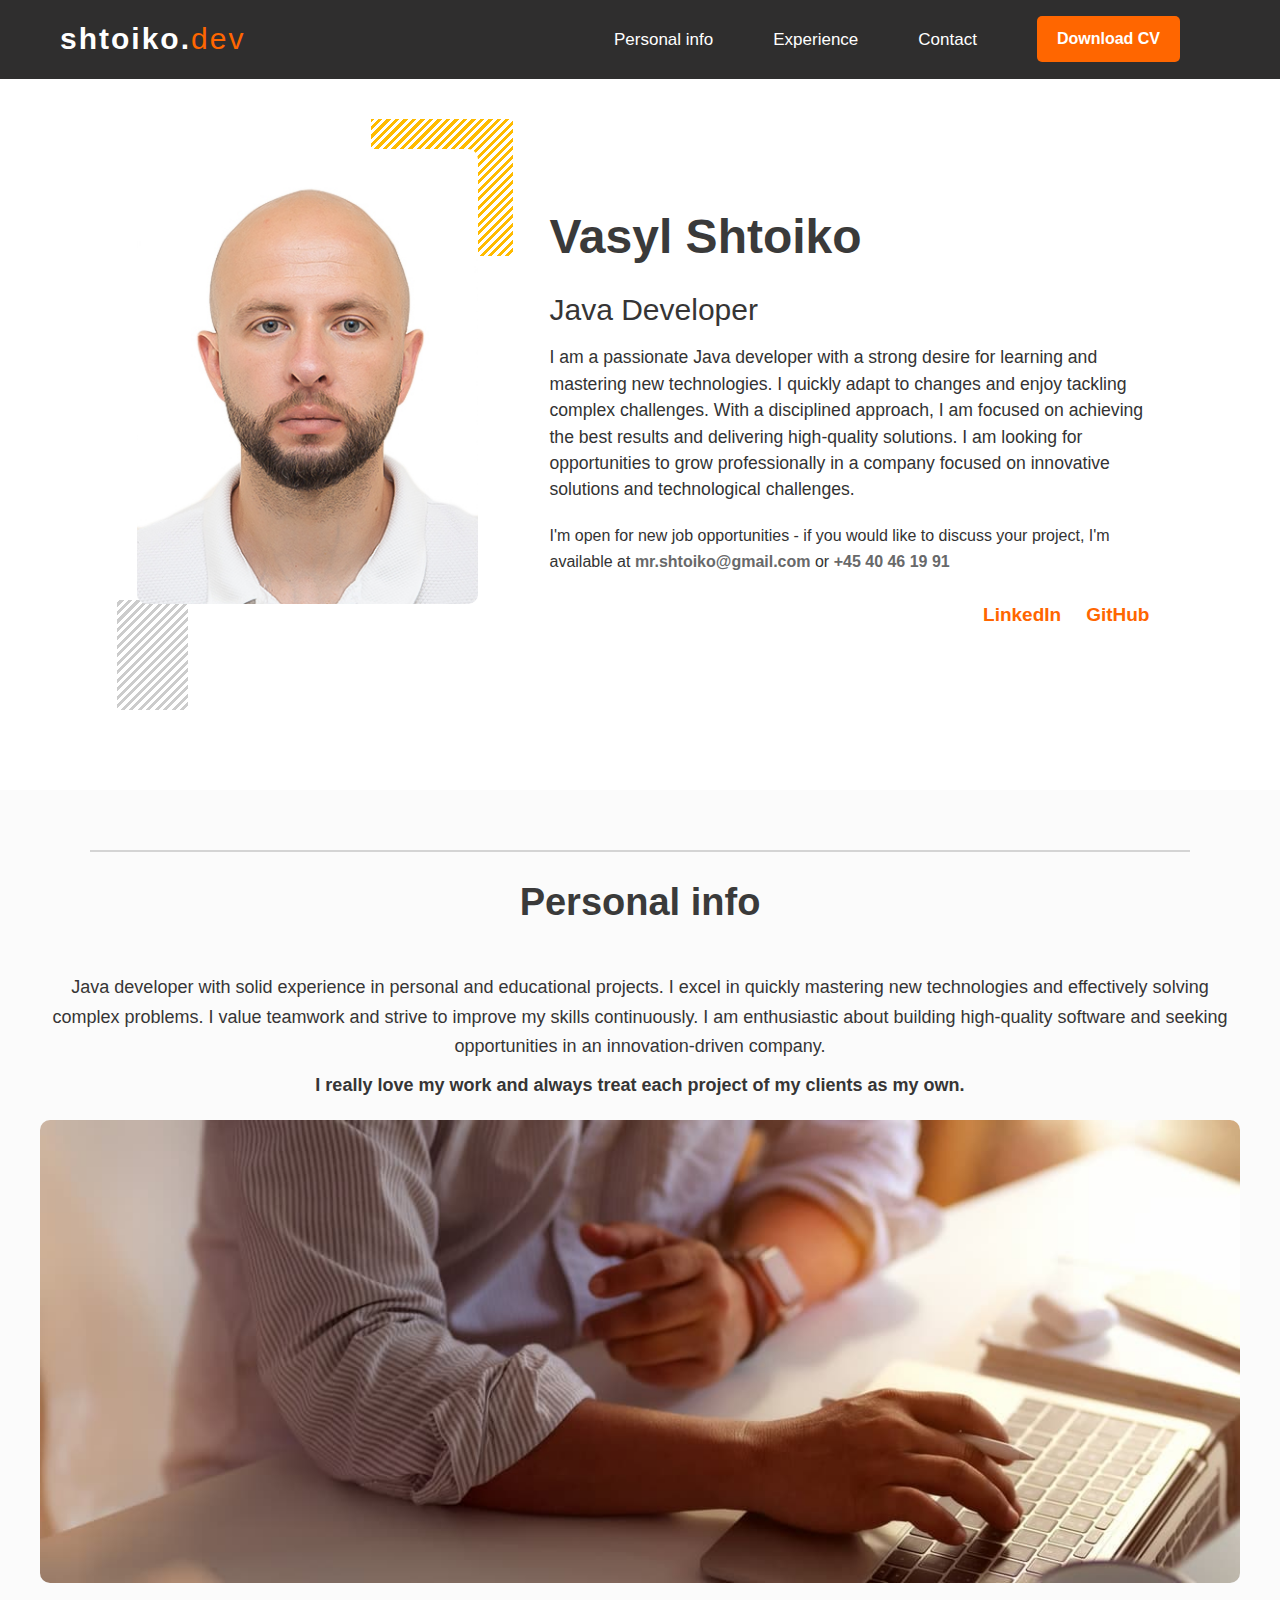
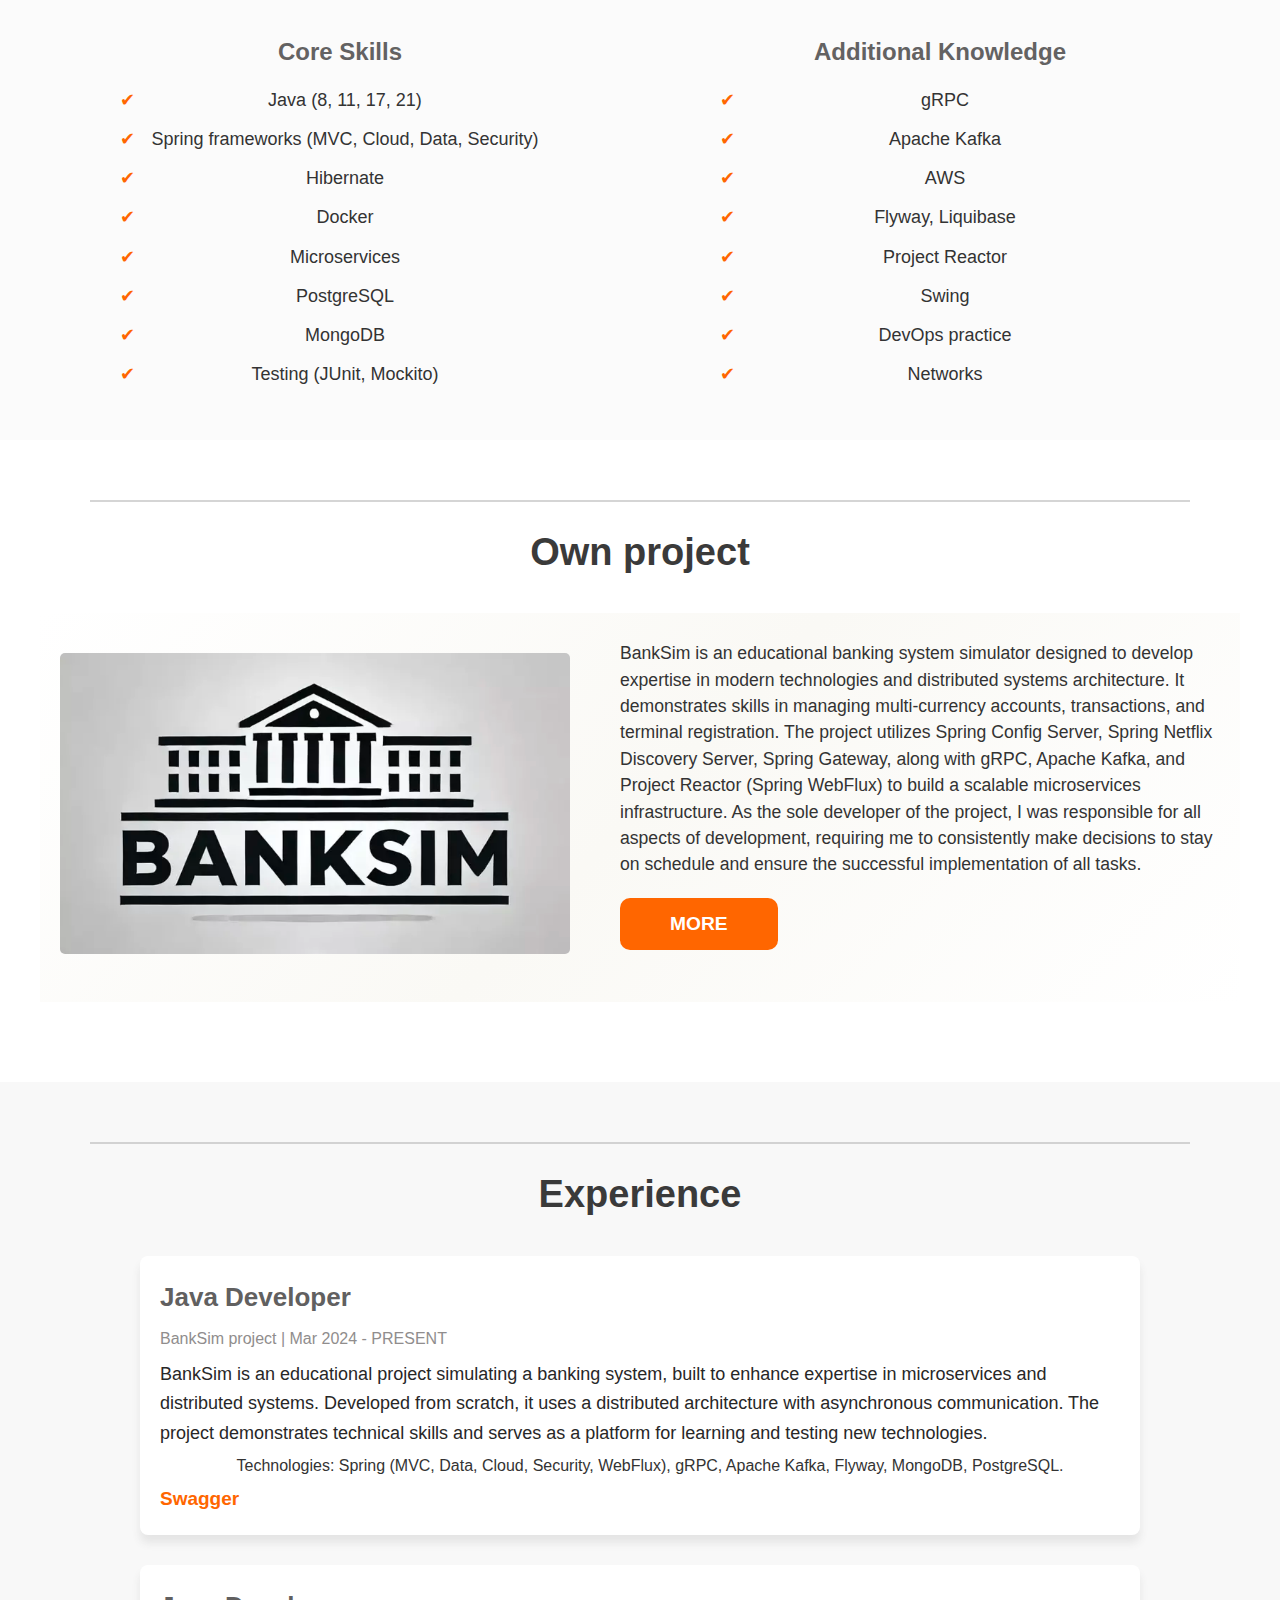
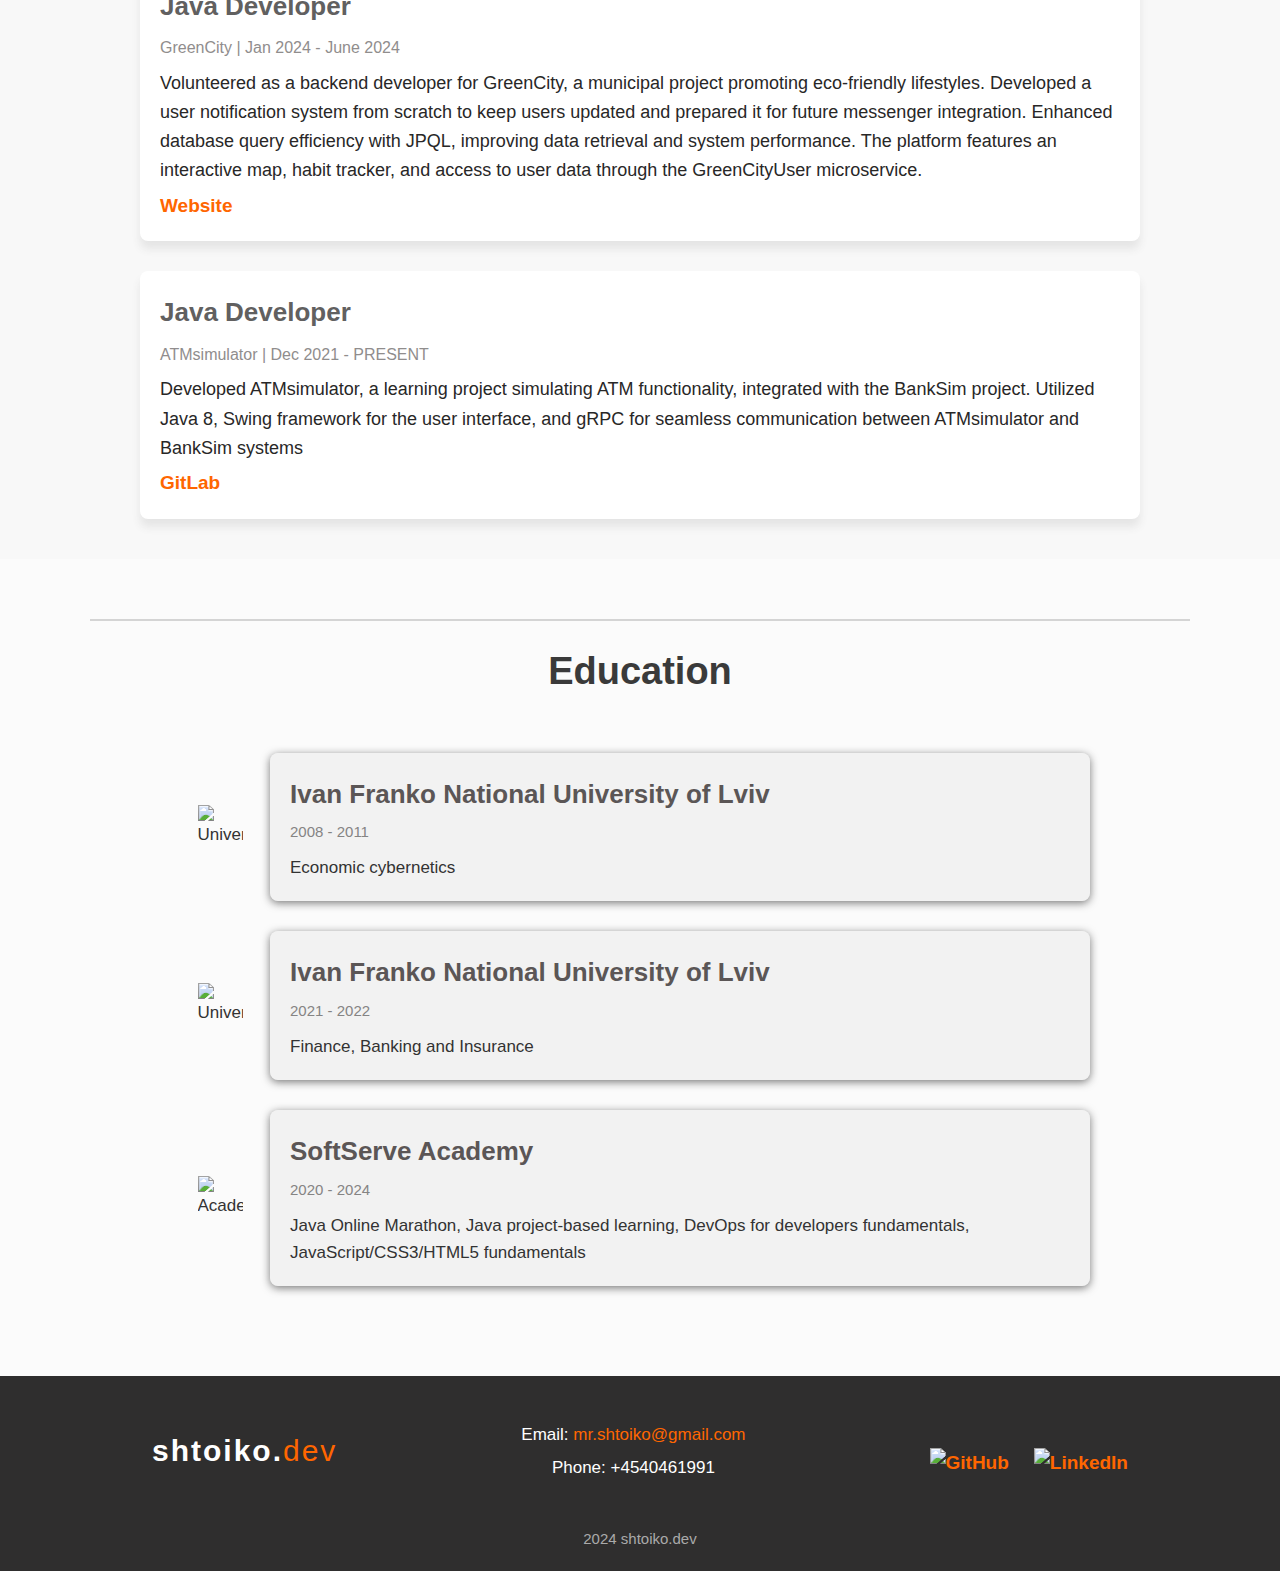
==== commit 03c6bb21: "Updated experience items description" ====
--- a/index.html
+++ b/index.html
@@ -159,10 +159,10 @@
         <div class="experience-item">
           <h3>Java Developer</h3>
           <span class="company">BankSim project | Mar 2024 - PRESENT</span>
-          <p class="text-grid">BankSim is a learning project simulating a bank system, built to
-            enhance knowledge in microservices architecture. This project
-            serves as both a learning tool and a showcase of the developer's
-            skills.</p>
+          <p class="text-grid">BankSim is an educational project simulating a banking system, built to enhance expertise
+            in microservices and distributed systems. Developed from scratch, it uses a distributed architecture with
+            asynchronous communication. The project demonstrates technical skills and serves as a platform for learning
+            and testing new technologies.</p>
           <ul>
             <li>Technologies: Spring (MVC, Data, Cloud, Security, WebFlux), gRPC, Apache Kafka, Flyway, MongoDB,
               PostgreSQL.</li>
@@ -173,13 +173,12 @@
         <div class="experience-item">
           <h3>Java Developer</h3>
           <span class="company">GreenCity | Jan 2024 - June 2024</span>
-          <p class="text-grid">Worked on GreenCity, a municipal project designed to promote
-            eco-friendly lifestyles. The platform allows users to discover ecoinitiatives and environmentally conscious
-            businesses
-            on a map,
-            track their progress with a habit tracker, and access user data via
-            the GreenCityUser microservice.</p>
-            <a href="https://www.greencity.cx.ua/#/greenCity" class="social-link">Website</a>
+          <p class="text-grid">Volunteered as a backend developer for GreenCity, a municipal project promoting
+            eco-friendly lifestyles. Developed a user notification system from scratch to keep users updated and
+            prepared it for future messenger integration. Enhanced database query efficiency with JPQL, improving data
+            retrieval and system performance. The platform features an interactive map, habit tracker, and access to
+            user data through the GreenCityUser microservice.</p>
+          <a href="https://www.greencity.cx.ua/#/greenCity" class="social-link">Website</a>
         </div>
 
         <div class="experience-item">
--- a/css/styles.css
+++ b/css/styles.css
@@ -317,7 +317,7 @@
 }
 
 .experience-grid {
-  max-width: 900px;
+  max-width: 1000px;
   margin: 0 auto;
   display: flex;
   flex-direction: column;
